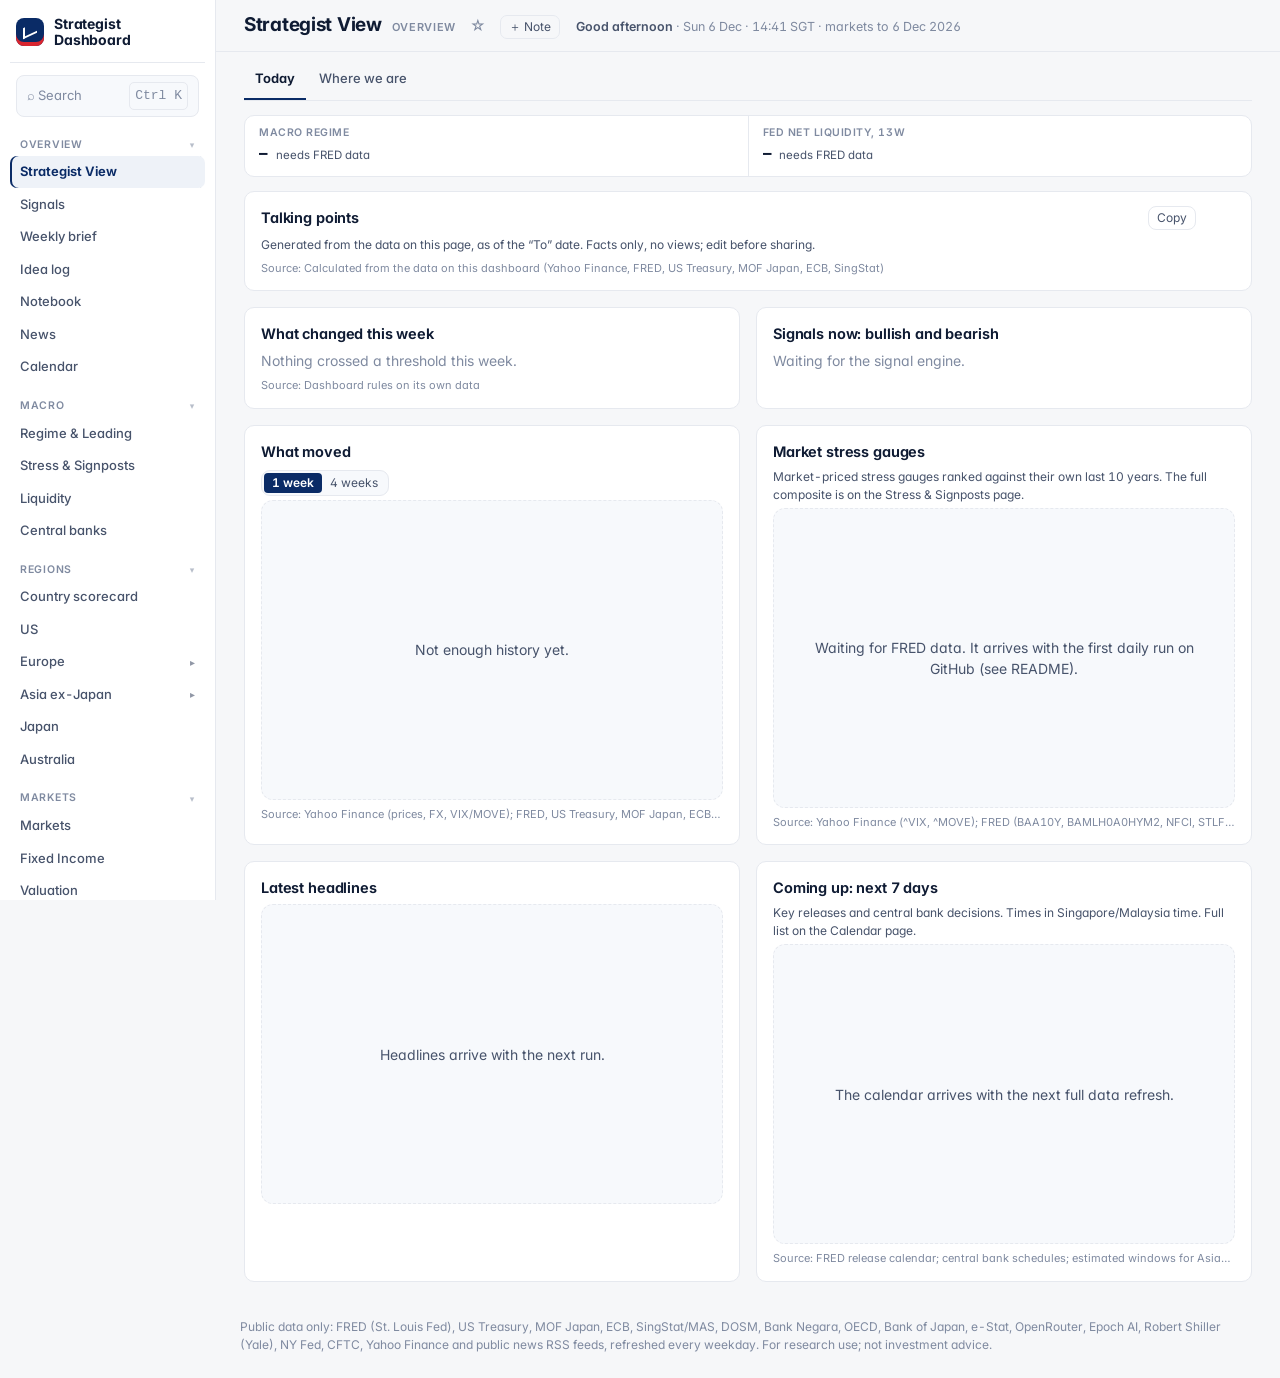
==== docs/index.html @ 10e1d8f7 "Strategist View signals, page date bar removed, AI feeds fixed, easy y-axis reset - Strategist View:" ====
<!doctype html>
<html lang="en">
<head>
<meta charset="utf-8">
<meta name="viewport" content="width=device-width, initial-scale=1">
<title>Strategist Dashboard</title>
<meta name="robots" content="noindex">
<link rel="icon" href="data:image/svg+xml,<svg xmlns='http://www.w3.org/2000/svg' viewBox='0 0 16 16'><rect width='16' height='16' rx='3.5' fill='%230a2b66'/><rect y='13' width='16' height='3' fill='%23d9252f'/><path d='M3 10l3-3 2 2 5-5' stroke='white' stroke-width='1.8' fill='none' stroke-linecap='round'/></svg>">
<link rel="preconnect" href="https://fonts.googleapis.com">
<link rel="preconnect" href="https://fonts.gstatic.com" crossorigin>
<link rel="stylesheet" href="https://fonts.googleapis.com/css2?family=Inter:wght@400;500;600;700&display=swap">
<link rel="stylesheet" href="style.css">
<script>
  try { const t = localStorage.getItem('sd-theme'); if (t) document.documentElement.dataset.theme = t; } catch (e) {}
</script>
</head>
<body>
<div class="app">
<aside class="side" id="side">
  <div class="side-head">
    <div class="brand">
      <span class="logo" aria-hidden="true"></span>
      <span class="name">Strategist <br>Dashboard</span>
    </div>
    <button id="menuBtn" class="ghost menu-btn" type="button" aria-label="Show or hide the menu" aria-expanded="false">☰</button>
  </div>
  <nav class="tabs" role="tablist" aria-orientation="vertical">
    <div class="nav-group">Overview</div>
    <button role="tab" data-tab="overview" aria-selected="true"><span class="ic">◎</span>Strategist View</button>
    <button role="tab" data-tab="signals" aria-selected="false"><span class="ic">✧</span>Signals</button>
    <button role="tab" data-tab="weekly" aria-selected="false"><span class="ic">▣</span>Weekly brief</button>
    <button role="tab" data-tab="ideas" aria-selected="false"><span class="ic">✎</span>Idea log</button>
    <button role="tab" data-tab="notebook" aria-selected="false"><span class="ic">✐</span>Notebook</button>
    <button role="tab" data-tab="news" aria-selected="false"><span class="ic">≡</span>News</button>
    <button role="tab" data-tab="calendar" aria-selected="false"><span class="ic">◷</span>Calendar</button>
    <div class="nav-group">Macro</div>
    <button role="tab" data-tab="regime" aria-selected="false"><span class="ic">◫</span>Regime &amp; Leading</button>
    <button role="tab" data-tab="stress" aria-selected="false"><span class="ic">⚠</span>Stress &amp; Signposts</button>
    <button role="tab" data-tab="liquidity" aria-selected="false"><span class="ic">≈</span>Liquidity</button>
    <button role="tab" data-tab="cbwatch" aria-selected="false"><span class="ic">◈</span>Central banks</button>
    <div class="nav-group">Regions</div>
    <button role="tab" data-tab="scorecard" aria-selected="false"><span class="ic">▥</span>Country scorecard</button>
    <button role="tab" data-tab="us" aria-selected="false"><span class="ic">◧</span>US</button>
    <button role="tab" data-tab="europe" aria-selected="false" aria-expanded="false" class="nav-parent"><span class="ic">◨</span>Europe<span class="nav-caret" aria-hidden="true">▸</span></button>
    <button role="tab" data-tab="de" data-parent="europe" class="nav-child" aria-selected="false" hidden>Germany</button>
    <button role="tab" data-tab="fr" data-parent="europe" class="nav-child" aria-selected="false" hidden>France</button>
    <button role="tab" data-tab="it" data-parent="europe" class="nav-child" aria-selected="false" hidden>Italy</button>
    <button role="tab" data-tab="es" data-parent="europe" class="nav-child" aria-selected="false" hidden>Spain</button>
    <button role="tab" data-tab="uk" data-parent="europe" class="nav-child" aria-selected="false" hidden>UK</button>
    <button role="tab" data-tab="asia" aria-selected="false" aria-expanded="false" class="nav-parent"><span class="ic">◐</span>Asia ex-Japan<span class="nav-caret" aria-hidden="true">▸</span></button>
    <button role="tab" data-tab="my" data-parent="asia" class="nav-child" aria-selected="false" hidden>Malaysia</button>
    <button role="tab" data-tab="sg" data-parent="asia" class="nav-child" aria-selected="false" hidden>Singapore</button>
    <button role="tab" data-tab="cn" data-parent="asia" class="nav-child" aria-selected="false" hidden>China</button>
    <button role="tab" data-tab="kr" data-parent="asia" class="nav-child" aria-selected="false" hidden>Korea</button>
    <button role="tab" data-tab="tw" data-parent="asia" class="nav-child" aria-selected="false" hidden>Taiwan</button>
    <button role="tab" data-tab="in" data-parent="asia" class="nav-child" aria-selected="false" hidden>India</button>
    <button role="tab" data-tab="japan" aria-selected="false"><span class="ic">◑</span>Japan</button>
    <button role="tab" data-tab="australia" aria-selected="false"><span class="ic">◒</span>Australia</button>
    <div class="nav-group">Markets</div>
    <button role="tab" data-tab="markets" aria-selected="false"><span class="ic">▤</span>Markets</button>
    <button role="tab" data-tab="fixed" aria-selected="false"><span class="ic">⌒</span>Fixed Income</button>
    <button role="tab" data-tab="valuation" aria-selected="false"><span class="ic">⚖</span>Valuation</button>
    <button role="tab" data-tab="posvol" aria-selected="false"><span class="ic">⇅</span>Positioning &amp; Vol</button>
    <button role="tab" data-tab="sp" aria-selected="false"><span class="ic">◇</span>Structured products</button>
    <button role="tab" data-tab="correlation" aria-selected="false"><span class="ic">▦</span>Correlation</button>
    <div class="nav-group">Themes</div>
    <button role="tab" data-tab="ai" aria-selected="false"><span class="ic">✦</span>AI</button>
    <div class="nav-group">System</div>
    <button role="tab" data-tab="health" aria-selected="false"><span class="ic">✓</span>Data health</button>
  </nav>
  <div class="side-foot">
    <span id="asof" class="muted small">Loading data…</span>
    <span id="status" class="status-pill" hidden></span>
    <button id="themeBtn" class="ghost" type="button" aria-label="Toggle dark mode">◐ Theme</button>
  </div>
</aside>

<div class="content">
<header class="pagebar">
<div class="page-head"><div class="ph-title"><h1 id="pageTitle">Strategist View</h1><span class="eyebrow" id="pageGroup">Overview</span></div><div class="greet" id="greet"></div></div>
<section class="filters" aria-label="Date range" hidden><!-- removed from view 19 Nov 2026 (owner): each card sets its own range with the pill in its header -->
  <span class="muted small">All charts</span>
  <div class="presets" id="presets" title="Date range for all charts on the page (a card with its own range shows it in its header)">
    <button data-p="1M">1M</button><button data-p="3M">3M</button><button data-p="6M">6M</button>
    <button data-p="YTD">YTD</button><button data-p="1Y">1Y</button><button data-p="3Y">3Y</button>
    <button data-p="5Y">5Y</button><button data-p="10Y">10Y</button><button data-p="MAX">Max</button>
  </div>
  <span class="pop-anchor">
    <button class="ghost custom-chip" id="customBtn" type="button" title="Pick exact dates">Custom ▾</button>
    <div class="custom pop" id="customPop" hidden>
      <div class="pop-label">Exact dates for all charts</div>
      <label>From <input type="date" id="fromDate"></label>
      <label>To <input type="date" id="toDate"></label>
    </div>
  </span>
</section>
</header>

<main>
  <section id="tab-overview" class="tab-panel">
    <div class="kpis" id="ovKpis"></div>
    <div class="grid" id="ovGrid"></div>
  </section>

  <section id="tab-news" class="tab-panel" hidden>
    <div class="card wide" id="newsBody"></div>
  </section>

  <section id="tab-calendar" class="tab-panel" hidden></section>

  <section id="tab-weekly" class="tab-panel" hidden></section>

  <section id="tab-ideas" class="tab-panel" hidden></section>
  <section id="tab-notebook" class="tab-panel" hidden>
    <div class="grid" id="nbkGrid"></div>
  </section>

  <section id="tab-cbwatch" class="tab-panel" hidden>
    <div class="kpis" id="cbKpis"></div>
    <div class="kpis" id="fpKpis" hidden></div>
    <div class="grid" id="cbGrid"></div>
  </section>

  <section id="tab-liquidity" class="tab-panel" hidden>
    <div class="kpis" id="liqKpis"></div>
    <div class="signals" id="liqSignals"></div>
    <div class="grid" id="liqGrid"></div>
  </section>

  <section id="tab-regime" class="tab-panel" hidden>
    <div class="kpis" id="regKpis"></div>
    <details class="card method" id="regMethod"></details>
    <div class="regime-now" id="regNow"></div>
    <div class="grid" id="regGrid"></div>
  </section>

  <section id="tab-fixed" class="tab-panel" hidden>
    <div class="kpis" id="fiKpis"></div>
    <div class="grid" id="fiGrid"></div>
  </section>

  <section id="tab-us" class="tab-panel" hidden>
    <div class="kpis" id="usKpis"></div>
    <div class="grid" id="usGrid"></div>
  </section>

  <section id="tab-europe" class="tab-panel" hidden>
    <div class="kpis" id="europeKpis"></div>
    <div class="grid" id="europeGrid"></div>
  </section>

  <section id="tab-de" class="tab-panel" hidden>
    <div class="kpis" id="deKpis"></div>
    <div class="grid" id="deGrid"></div>
  </section>

  <section id="tab-fr" class="tab-panel" hidden>
    <div class="kpis" id="frKpis"></div>
    <div class="grid" id="frGrid"></div>
  </section>

  <section id="tab-it" class="tab-panel" hidden>
    <div class="kpis" id="itKpis"></div>
    <div class="grid" id="itGrid"></div>
  </section>

  <section id="tab-es" class="tab-panel" hidden>
    <div class="kpis" id="esKpis"></div>
    <div class="grid" id="esGrid"></div>
  </section>

  <section id="tab-uk" class="tab-panel" hidden>
    <div class="kpis" id="ukKpis"></div>
    <div class="grid" id="ukGrid"></div>
  </section>

  <section id="tab-japan" class="tab-panel" hidden>
    <div class="kpis" id="japanKpis"></div>
    <div class="grid" id="japanGrid"></div>
  </section>

  <section id="tab-australia" class="tab-panel" hidden>
    <div class="kpis" id="australiaKpis"></div>
    <div class="grid" id="australiaGrid"></div>
  </section>

  <section id="tab-asia" class="tab-panel" hidden>
    <div class="kpis" id="asiaKpis"></div>
    <div class="grid" id="asiaGrid"></div>
  </section>

  <section id="tab-my" class="tab-panel" hidden>
    <div class="kpis" id="myKpis"></div>
    <div class="grid" id="myGrid"></div>
  </section>

  <section id="tab-sg" class="tab-panel" hidden>
    <div class="kpis" id="sgKpis"></div>
    <div class="grid" id="sgGrid"></div>
  </section>

  <section id="tab-cn" class="tab-panel" hidden>
    <div class="kpis" id="cnKpis"></div>
    <div class="grid" id="cnGrid"></div>
  </section>

  <section id="tab-kr" class="tab-panel" hidden>
    <div class="kpis" id="krKpis"></div>
    <div class="grid" id="krGrid"></div>
  </section>

  <section id="tab-tw" class="tab-panel" hidden>
    <div class="kpis" id="twKpis"></div>
    <div class="grid" id="twGrid"></div>
  </section>

  <section id="tab-in" class="tab-panel" hidden>
    <div class="kpis" id="inKpis"></div>
    <div class="grid" id="inGrid"></div>
  </section>


  <section id="tab-ai" class="tab-panel" hidden>
    <div class="kpis" id="aiKpis"></div>
    <div class="grid" id="aiGrid"></div>
  </section>

  <section id="tab-stress" class="tab-panel" hidden>
    <div class="kpis" id="stKpis"></div>
    <div class="grid" id="stGrid"></div>
  </section>

  <section id="tab-posvol" class="tab-panel" hidden>
    <div class="kpis" id="pvKpis"></div>
    <div class="grid" id="pvGrid"></div>
  </section>

  <section id="tab-sp" class="tab-panel" hidden>
    <div class="kpis" id="spKpis"></div>
    <div class="grid" id="spGrid"></div>
  </section>

  <section id="tab-valuation" class="tab-panel" hidden>
    <div class="grid" id="valGrid"></div>
  </section>

  <section id="tab-health" class="tab-panel" hidden>
    <div class="card wide" id="healthBody"></div>
  </section>

  <section id="tab-markets" class="tab-panel" hidden>
    <div class="grid" id="mktCharts"></div>
    <div class="card wide" id="perfCard">
      <div class="card-head">
        <div class="card-title"><h2>Cross-asset performance</h2></div>
        <div class="card-tools">
          <button class="ghost" id="perfCsv" type="button">CSV</button>
        </div>
      </div>
      <p class="muted small card-sub" id="perfNote"></p>
      <div class="table-wrap"><table class="perf asset-table" id="perfTable"></table></div>
      <p class="src perf-src">Source: Yahoo Finance (indices, ETFs, FX, commodities, crypto, VIX/MOVE); FRED, US Treasury, MOF Japan, ECB, SingStat/MAS, Bank Negara (yields, spreads). Hover a row for its exact series.</p>
    </div>
  </section>

  <section id="tab-scorecard" class="tab-panel" hidden>
    <div class="kpis" id="scKpis"></div>
    <div class="grid" id="scGrid"></div>
  </section>

  <section id="tab-signals" class="tab-panel" hidden>
    <div class="kpis" id="sigKpis"></div>
    <div class="grid" id="sigGrid"></div>
  </section>

  <section id="tab-correlation" class="tab-panel" hidden>
    <div class="controls">
      <label>Universe <select id="corrUniverse"></select></label>
      <label>Window <select id="corrWindow">
        <option value="1">1M</option><option value="3" selected>3M</option>
        <option value="6">6M</option><option value="12">1Y</option><option value="24">2Y</option>
      </select></label>
      <label>Frequency <select id="corrFreq">
        <option value="D">Daily</option><option value="W" selected>Weekly</option>
      </select></label>
      <label>Show <select id="corrShow">
        <option value="now">Correlation now</option>
        <option value="chg">Change vs 3Y average</option>
      </select></label>
      <label>Yields as <select id="corrYields">
        <option value="bond" selected>Bond returns (−Δ yield)</option>
        <option value="level">Yield changes (+Δ)</option>
      </select></label>
    </div>
    <p class="muted small hint">Correlations use returns: % change for prices; for yields and spreads, the bp change with its sign flipped by default so a fall in yield counts as a gain, as it is for a bondholder (switch with “Yields as”). Positive stocks vs yields then means stocks and bonds move together. Each figure covers the window ending on the “To” date. Asian and US markets close at different times, so daily figures understate their link. Use Weekly for pairs across regions.</p>
    <div class="grid">
      <div class="card" id="corrMatrixCard"></div>
      <div class="card" id="corrShiftsCard"></div>
      <div class="card wide" id="corrPairCard"></div>
    </div>
  </section>
</main>

<footer class="muted small">
  Public data only: FRED (St. Louis Fed), US Treasury, MOF Japan, ECB, SingStat/MAS, DOSM, Bank Negara, OECD, Bank of Japan, e-Stat, OpenRouter, Epoch AI, Robert Shiller (Yale), NY Fed, CFTC, Yahoo Finance and public news RSS feeds, refreshed every weekday. For research use; not investment advice.
</footer>

</div><!-- /content -->
</div><!-- /app -->

<script src="vendor/echarts.min.js"></script>
<script src="sp-model.js"></script>
<script src="app.js"></script>
<script src="sp.js"></script>
<script src="more.js"></script>
<script src="leads.js"></script>
<script src="au.js"></script>
<script src="ui.js"></script>
<script src="vault.js"></script>
</body>
</html>
---- docs/style.css ----
/* ===================================================================
   Theme: deep navy + red, inspired by UOB's colours (no UOB logo or name is used).
   Chart palette validated with the dataviz checker (light on #ffffff, dark on #131c30):
   all checks pass; light amber sits below 3:1 on white, so it always ships with legends,
   tooltips and a CSV table.
   =================================================================== */
:root {
  color-scheme: light;
  --brand: #0a2b66;          /* deep navy: sidebar, selected states */
  --brand-2: #123d86;        /* navy, lighter */
  --brand-red: #d9252f;      /* red: primary actions, active marker, accents */
  --page: #f6f7f9;
  --surface: #ffffff;
  --surface-2: #f7f9fc;
  --ink: #0f1b33;
  --ink-2: #47536b;
  --muted: #7f8aa0;
  --grid: #e7ebf2;
  --axis: #c8d0de;
  --border: #e6e9ef;
  --wash: #eef2f8;
  --accent: #1f5fbf;
  --sel: #0a2b66;
  --grp-ink: #123d86;
  --shadow: none;   /* flat design (WP63): borders, not shadows */
  --s1: #1f5fbf; --s2: #d6303e; --s3: #12a07e; --s4: #e59a0e;
  --s5: #8a5bd6; --s6: #1a9fb3; --s7: #a3672f; --s8: #d4569a;
  --s9: #7a8c12; --s10: #2e3440;
  --pos: #1f5fbf; --neg: #d6303e; --mid: #eef0f4;
  --good: #0ca30c; --warning: #fab219; --serious: #ec835a; --critical: #d03b3b;
  --good-text: #006300;
}
@media (prefers-color-scheme: dark) {
  :root:where(:not([data-theme="light"])) {
    color-scheme: dark;
    --brand: #081733; --brand-2: #10265a; --brand-red: #e8505c;
    --page: #0b1220; --surface: #131c30; --surface-2: #17223a; --ink: #e8edf7; --ink-2: #b4bfd3; --muted: #7d89a3;
    --grid: #233049; --axis: #34425f; --border: #24314b; --wash: #1b2742;
    --accent: #4a86e6; --sel: #3a74d6; --grp-ink: #9fbaf0; --shadow: none;
    --s1: #4a86e6; --s2: #e8505c; --s3: #169a7a; --s4: #ebb02a;
    --s5: #9673e3; --s6: #1aa6b0; --s7: #b06c28; --s8: #d0599b; --s9: #a3b833; --s10: #d8dde5;
    --pos: #4a86e6; --neg: #e8505c; --mid: #2a3550; --good-text: #0ca30c;
  }
}
:root[data-theme="dark"] {
  color-scheme: dark;
  --brand: #081733; --brand-2: #10265a; --brand-red: #e8505c;
  --page: #0b1220; --surface: #131c30; --surface-2: #17223a; --ink: #e8edf7; --ink-2: #b4bfd3; --muted: #7d89a3;
  --grid: #233049; --axis: #34425f; --border: #24314b; --wash: #1b2742;
  --accent: #4a86e6; --sel: #3a74d6; --grp-ink: #9fbaf0; --shadow: none;
  --s1: #4a86e6; --s2: #e8505c; --s3: #169a7a; --s4: #ebb02a;
  --s5: #9673e3; --s6: #1aa6b0; --s7: #b06c28; --s8: #d0599b; --s9: #a3b833; --s10: #d8dde5;
  --pos: #4a86e6; --neg: #e8505c; --mid: #2a3550; --good-text: #0ca30c;
}

* { box-sizing: border-box; }
[hidden] { display: none !important; }
html, body { margin: 0; }
body {
  background: var(--page); color: var(--ink);
  font: 14px/1.5 "Inter", system-ui, -apple-system, "Segoe UI", sans-serif;
  font-feature-settings: "cv11", "ss01"; font-variant-numeric: tabular-nums;
  -webkit-font-smoothing: antialiased;
}
h1 { font-size: 18px; margin: 0; font-weight: 650; letter-spacing: -0.01em; }
h2 { font-size: 15px; margin: 0; font-weight: 600; }
.muted { color: var(--muted); }
.small { font-size: 12px; }
button, select, input { font: inherit; color: inherit; }
button { cursor: pointer; }

.top {
  display: flex; justify-content: space-between; align-items: center; gap: 12px;
  padding: 14px 24px 10px; flex-wrap: wrap;
}
.brand { display: flex; align-items: baseline; gap: 14px; flex-wrap: wrap; }
.top-actions { display: flex; gap: 8px; align-items: center; }
.ghost {
  background: transparent; border: 1px solid var(--border); border-radius: 6px;
  padding: 4px 10px; color: var(--ink-2);
}
.ghost:hover { background: var(--wash); color: var(--ink); }
.status-pill {
  font-size: 12px; padding: 3px 9px; border-radius: 999px; border: 1px solid var(--border); color: var(--ink-2);
}

.tabs { display: flex; gap: 2px; padding: 0 24px; border-bottom: 1px solid var(--border); overflow-x: auto; }
.tabs button {
  background: none; border: 0; padding: 10px 14px; color: var(--ink-2); font-weight: 550;
  border-bottom: 2px solid transparent; margin-bottom: -1px; white-space: nowrap;
}
.tabs button[aria-selected="true"] { color: var(--ink); border-bottom-color: var(--accent); }
.tabs button:hover { color: var(--ink); }

.filters {
  position: sticky; top: 0; z-index: 5; background: var(--page);
  display: flex; gap: 16px; align-items: center; flex-wrap: wrap;
  padding: 10px 24px; border-bottom: 1px solid var(--border);
}
.presets { display: flex; gap: 2px; flex-wrap: wrap; background: var(--wash); padding: 2px; border-radius: 8px; }
.presets button {
  border: 0; background: transparent; padding: 4px 10px; border-radius: 6px; color: var(--ink-2);
  font-variant-numeric: tabular-nums;
}
.presets button:hover { color: var(--ink); }
.presets button.on { background: var(--surface); color: var(--ink); font-weight: 650; box-shadow: 0 0 0 1px var(--border); }
.custom { display: flex; gap: 10px; flex-wrap: wrap; }
.custom label, .controls label { display: flex; gap: 6px; align-items: center; color: var(--ink-2); font-size: 13px; }
input[type="date"], select {
  background: var(--surface); border: 1px solid var(--border); border-radius: 6px; padding: 3px 6px;
}

main { padding: 16px 24px 8px; }
.tab-panel[hidden] { display: none; }

.kpis { display: grid; grid-template-columns: repeat(auto-fill, minmax(170px, 1fr)); gap: 10px; margin-bottom: 10px; }
.kpi {
  background: var(--surface); border: 1px solid var(--border); border-radius: 10px; padding: 10px 12px;
}
.kpi .k-label { font-size: 12px; color: var(--ink-2); }
.kpi .k-value { font-size: 22px; font-weight: 650; margin: 2px 0; letter-spacing: -0.01em; }
.kpi .k-delta { font-size: 12px; color: var(--ink-2); font-variant-numeric: tabular-nums; }
.kpi .k-asof { font-size: 11px; color: var(--muted); }

.signals { display: flex; gap: 8px; flex-wrap: wrap; margin-bottom: 14px; }
.signal {
  display: inline-flex; align-items: center; gap: 6px; font-size: 13px;
  border: 1px solid var(--border); background: var(--surface); padding: 4px 10px; border-radius: 999px;
}
.signal .dot { width: 8px; height: 8px; border-radius: 50%; }

.grid { display: grid; grid-template-columns: repeat(2, minmax(0, 1fr)); gap: 14px; margin-bottom: 14px; }
.card {
  background: var(--surface); border: 1px solid var(--border); border-radius: 10px;
  padding: 12px 14px; min-width: 0; position: relative;
}
.card.wide { grid-column: 1 / -1; }
.card-head { display: flex; justify-content: space-between; align-items: flex-start; gap: 10px; margin-bottom: 4px; }
.card-tools { display: flex; gap: 4px; flex-shrink: 0; flex-wrap: wrap; justify-content: flex-end; }
.card-tools .ghost { padding: 2px 8px; font-size: 12px; }
.card-tools .seg { display: inline-flex; background: var(--wash); border-radius: 6px; padding: 2px; }
.card-tools .seg button { border: 0; background: transparent; padding: 1px 8px; font-size: 12px; border-radius: 4px; color: var(--ink-2); }
.card-tools .seg button.on { background: var(--surface); color: var(--ink); font-weight: 600; box-shadow: 0 0 0 1px var(--border); }
.chart { width: 100%; height: 300px; }
.card.tall .chart { height: 420px; }
.card.focus { grid-column: 1 / -1; }
.card.focus .chart { height: 560px; }
.card .note { font-size: 12px; color: var(--ink-2); margin: 4px 0 0; }
.empty {
  height: 300px; display: grid; place-items: center; text-align: center; color: var(--muted);
  border: 1px dashed var(--border); border-radius: 8px; padding: 20px;
}

.controls { display: flex; gap: 14px; flex-wrap: wrap; margin-bottom: 6px; }
.hint { margin: 0 0 12px; max-width: 900px; }

.table-wrap { overflow-x: auto; }
table.perf { border-collapse: collapse; width: 100%; font-size: 13px; }
table.perf th, table.perf td { padding: 5px 8px; text-align: right; white-space: nowrap; border-bottom: 1px solid var(--grid); }
table.perf th { font-weight: 600; color: var(--ink-2); font-size: 12px; position: sticky; top: 0; background: var(--surface); }
table.perf th[title="Click to sort"] { cursor: pointer; user-select: none; }
table.perf th[title="Click to sort"]:hover { color: var(--ink); }
table.perf th:first-child, table.perf td:first-child { text-align: left; }
table.perf td { font-variant-numeric: tabular-nums; }
table.perf tr.grp td { font-weight: 650; color: var(--ink); background: var(--wash); text-align: left; font-size: 12px; }
table.perf tr.row:hover td { background: var(--wash); }
table.perf td.name { display: flex; gap: 8px; align-items: center; }
table.perf td.name input { margin: 0; }
table.perf .swatch { width: 12px; height: 3px; border-radius: 2px; display: inline-block; }
table.perf td.heat { position: relative; }

.shifts { list-style: none; margin: 6px 0 0; padding: 0; }
.shifts li { display: grid; grid-template-columns: 1fr auto auto; gap: 12px; padding: 6px 4px; border-bottom: 1px solid var(--grid); cursor: pointer; font-size: 13px; }
.shifts li:hover { background: var(--wash); }
.shifts .num { font-variant-numeric: tabular-nums; color: var(--ink-2); }
.pairsel { display: flex; gap: 8px; flex-wrap: wrap; align-items: center; }

footer { padding: 8px 24px 24px; }

@media (max-width: 900px) {
  .grid { grid-template-columns: minmax(0, 1fr); }
  .top, .filters, main, footer { padding-left: 16px; padding-right: 16px; }
  .tabs { padding: 0 16px; }
  .chart { height: 300px; }
}
@media print {
  .filters, .tabs, .card-tools, .top-actions { display: none; }
}

/* ---- regime tab */
.regime-now {
  display: grid; grid-template-columns: repeat(4, minmax(0, 1fr)); gap: 10px; margin-bottom: 14px;
}
.quad {
  background: var(--surface); border: 1px solid var(--border); border-radius: 10px; padding: 10px 12px;
  border-top: 4px solid var(--qc); opacity: .72;
}
.quad.on { opacity: 1; box-shadow: 0 0 0 2px var(--qc) inset; }
.quad h3 { margin: 0 0 2px; font-size: 14px; display: flex; justify-content: space-between; gap: 8px; }
.quad .tag { font-size: 11px; font-weight: 600; color: var(--ink-2); }
.quad p { margin: 2px 0 0; font-size: 12px; color: var(--ink-2); }
.kpi .k-value .qdot { display: inline-block; width: 10px; height: 10px; border-radius: 50%; margin-right: 6px; vertical-align: middle; }
table.perf th.now { color: var(--ink); }
@media (max-width: 900px) { .regime-now { grid-template-columns: repeat(2, minmax(0, 1fr)); } }

/* ---- overview */
.points { margin: 4px 0 0; padding-left: 18px; }
.points li { margin: 4px 0; line-height: 1.5; }
.fragile-head { display: flex; align-items: baseline; gap: 12px; flex-wrap: wrap; margin: 6px 0 12px; }
.fragile-head .big { font-size: 28px; font-weight: 650; letter-spacing: -0.02em; }
.fragile-head .status { display: inline-flex; align-items: center; gap: 6px; font-weight: 600; font-size: 13px; }
.fragile-head .status .dot { width: 10px; height: 10px; border-radius: 50%; background: var(--st); }
.pbar { display: grid; grid-template-columns: 150px 1fr 32px; gap: 10px; align-items: center; padding: 5px 0; font-size: 13px; }
.pbar .pl { color: var(--ink-2); }
.pbar .track { height: 8px; background: var(--wash); border-radius: 4px; overflow: hidden; }
.pbar .fill { display: block; height: 100%; border-radius: 4px; }
.pbar .pv { text-align: right; font-variant-numeric: tabular-nums; }
table.perf td svg { vertical-align: middle; }

/* ---- per-chart date range + source line */
.card-range { display: flex; flex-wrap: wrap; gap: 8px; align-items: center; margin-top: 6px; padding-top: 8px; border-top: 1px solid var(--grid); }
.presets.mini { padding: 2px; }
.presets.mini button { padding: 2px 8px; font-size: 12px; }
.card-range .custom { display: inline-flex; gap: 4px; align-items: center; }
.card-range input[type="date"] { font-size: 12px; padding: 2px 4px; }
.card-range .reset { padding: 2px 8px; font-size: 12px; }
.card.own-range { box-shadow: inset 3px 0 0 var(--accent); }
.src { margin: 6px 0 0; font-size: 11px; color: var(--muted); }

/* ---- asia + news */
h3.section { grid-column: 1 / -1; margin: 8px 0 -4px; font-size: 13px; text-transform: uppercase; letter-spacing: .06em; color: var(--ink-2); }
.news { list-style: none; margin: 8px 0 0; padding: 0; }
.news li { display: grid; grid-template-columns: 190px 1fr; gap: 12px; padding: 7px 2px; border-bottom: 1px solid var(--grid); font-size: 14px; }
.news .n-meta { color: var(--muted); font-size: 12px; white-space: nowrap; overflow: hidden; text-overflow: ellipsis; }
.news .n-meta b { color: var(--ink-2); font-weight: 600; }
.news a { color: var(--ink); text-decoration: none; }
.news a:hover { text-decoration: underline; color: var(--accent); }
#newsBody input[type="search"] { min-width: 260px; flex: 1; max-width: 420px; background: var(--surface); border: 1px solid var(--border); border-radius: 6px; padding: 4px 8px; }
@media (max-width: 900px) { .news li { grid-template-columns: 1fr; gap: 2px; } }

/* ---- sidebar layout */
.app { display: grid; grid-template-columns: 216px minmax(0, 1fr); min-height: 100vh; }
.side {
  position: sticky; top: 0; height: 100vh; overflow-y: auto; display: flex; flex-direction: column;
  background: var(--surface); border-right: 1px solid var(--border); padding: 14px 10px; z-index: 10;
}
.side-head { display: flex; align-items: center; justify-content: space-between; padding: 0 6px 12px; }
.side .brand { display: flex; align-items: center; gap: 10px; }
.side .logo { width: 26px; height: 26px; border-radius: 7px; background: var(--accent);
  -webkit-mask: none; position: relative; flex-shrink: 0; }
.side .logo::after { content: ""; position: absolute; left: 5px; right: 5px; top: 7px; bottom: 7px;
  border-left: 2px solid #fff; border-bottom: 2px solid #fff; transform: skewY(-25deg); }
.side .name { font-weight: 650; font-size: 14px; line-height: 1.15; letter-spacing: -0.01em; }
.menu-btn { display: none; }
.tabs { display: flex; flex-direction: column; gap: 1px; padding: 0; border: 0; overflow: visible; }
.nav-group { font-size: 11px; text-transform: uppercase; letter-spacing: .07em; color: var(--muted); margin: 14px 8px 4px; }
.tabs button {
  display: flex; align-items: center; gap: 10px; text-align: left; width: 100%;
  border: 0; border-radius: 7px; margin: 0; padding: 7px 10px; font-weight: 500; color: var(--ink-2);
  border-bottom: 0; background: transparent;
}
.tabs button .ic { width: 16px; text-align: center; color: var(--muted); font-size: 13px; }
.tabs button:hover { background: var(--wash); color: var(--ink); }
.tabs button[aria-selected="true"] { background: var(--wash); color: var(--ink); font-weight: 650; box-shadow: inset 3px 0 0 var(--accent); }
.tabs button[aria-selected="true"] .ic { color: var(--accent); }
.side-foot { margin-top: auto; display: flex; flex-direction: column; gap: 8px; padding: 14px 6px 0; border-top: 1px solid var(--border); }
.side-foot .status-pill { align-self: flex-start; }
.side-foot .ghost { align-self: flex-start; }
.content { min-width: 0; }
.page-head { padding: 16px 24px 4px; }
.page-head h1 { font-size: 20px; }
.filters { top: 0; }

details.method { margin-bottom: 14px; }
details.method summary { cursor: pointer; font-weight: 600; list-style: none; display: flex; align-items: center; gap: 8px; }
details.method summary::before { content: "▸"; color: var(--muted); }
details.method[open] summary::before { content: "▾"; }
details.method .body { margin-top: 8px; font-size: 13px; line-height: 1.55; color: var(--ink-2); max-width: 980px; }
details.method .body h4 { margin: 12px 0 4px; font-size: 13px; color: var(--ink); }
details.method .body p { margin: 4px 0; }
details.method table.perf { margin: 6px 0; max-width: 820px; }

@media (max-width: 900px) {
  .app { grid-template-columns: minmax(0, 1fr); }
  .side { position: sticky; top: 0; height: auto; flex-direction: column; padding: 8px 12px; border-right: 0; border-bottom: 1px solid var(--border); }
  .side-head { padding: 0; border-bottom: 0; margin: 0; gap: 8px; }
  .side-head .brand { flex: 1 1 auto; min-width: 0; }
  .side .name br { display: none; }
  .side .name { font-size: 13.5px; white-space: nowrap; }
  .side .logo { width: 26px; height: 26px; }
  .menu-btn, .search-mini { display: inline-flex; align-items: center; justify-content: center; width: 34px; height: 32px; padding: 0; }
  .side .side-search { display: none; }
  .side.open .side-search { display: flex; }
  .side .tabs, .side .side-foot { display: none; }
  .side.open .tabs, .side.open .side-foot { display: flex; }
  .side.open { max-height: 100vh; overflow-y: auto; }
  .pagebar { position: static; padding: 8px 16px; gap: 8px; }
  .page-head .greet { display: none; }
  .pagebar .filters { margin-left: 0; width: 100%; flex-wrap: nowrap; }
  .pagebar .presets { flex-wrap: nowrap; overflow-x: auto; scrollbar-width: none; }
  .pagebar .filters .pop-anchor { flex: 0 0 auto; }
  .pagebar .presets { flex: 1 1 auto; min-width: 0; }
  .filters { position: static; }
}
@media print { .side { display: none; } .app { display: block; } }

/* ---- valuation + health */
.chip { display: inline-flex; align-items: center; gap: 6px; font-size: 12px; font-weight: 600; }
.chip::before { content: ""; width: 8px; height: 8px; border-radius: 50%; background: var(--st); }
table.perf .pbar { display: grid; grid-template-columns: 120px 28px; gap: 8px; align-items: center; padding: 0; justify-content: end; }
.status-pill.warn { border-color: var(--serious); color: var(--ink); }
table.perf tr.row.sel td { background: var(--wash); font-weight: 600; } table.perf tr.row { cursor: default; }

/* ---- signposts grid */
table.sign td.cell { text-align: center; font-weight: 650; width: 84px; }
table.sign td.cell.on { color: var(--ink); background: color-mix(in srgb, var(--serious) 28%, transparent); }
table.sign td.cell.off { color: var(--muted); }
table.sign td.cell.na { color: var(--muted); opacity: .6; }
table.sign th.center, table.sign td.center { text-align: center; }
table.sign .sep { border-left: 2px dashed var(--axis); }
table.rules td:nth-child(4) { white-space: normal; min-width: 280px; }
.card h4 { margin: 14px 0 4px; font-size: 13px; }
table.rules td:nth-child(4), table.rules th:nth-child(4) { text-align: left; }
table.rules td.rule { text-align: left; white-space: normal; min-width: 300px; } table.rules td:nth-child(4) { text-align: right; min-width: 0; }
table.rules th, table.rules td { text-align: left; white-space: normal; } table.rules td:nth-child(4), table.rules th:nth-child(4) { text-align: right; white-space: nowrap; }

/* y-axis control and compact drop-downs in card headers */
.card-tools .ghost.on { background: var(--wash); color: var(--accent); font-weight: 650; box-shadow: inset 0 0 0 1px var(--accent); }
.mini-select { font-size: 12px; padding: 1px 4px; border-radius: 6px; border: 1px solid var(--border); background: var(--surface); color: var(--ink); max-width: 150px; }
.mini-label { display: inline-flex; gap: 4px; align-items: center; }
.y-panel { display: flex; flex-wrap: wrap; gap: 8px 14px; align-items: center; margin-top: 6px; padding: 8px 10px; background: var(--wash); border-radius: 8px; }
.y-panel[hidden] { display: none; }
.y-panel .y-axis { display: inline-flex; gap: 5px; align-items: center; }
.y-panel input[type="number"] { width: 84px; font-size: 12px; padding: 2px 4px; }
.y-panel button { font-size: 12px; padding: 2px 10px; }
#perfCcy { margin-right: 4px; }

/* sub-tabs: one section of a page at a time; stays in view under the date bar */
.subtabs {
  position: sticky; top: var(--filters-h, 0px); z-index: 4; background: var(--page);
  display: flex; gap: 4px; flex-wrap: wrap; margin: 2px 0 14px; padding: 8px 0; border-bottom: 1px solid var(--border);
}
.subtabs button {
  border: 1px solid transparent; background: transparent; color: var(--ink-2); font-size: 13px;
  padding: 5px 12px; border-radius: 999px; cursor: pointer;
}
.subtabs button:hover { color: var(--ink); background: var(--wash); }
.subtabs button[aria-selected="true"] { background: var(--ink); color: var(--page); font-weight: 600; }
@media print { .subtabs { display: none; } }

/* foldable group headings in tables */
table.perf tr.foldable { cursor: pointer; user-select: none; }
table.perf tr.foldable td { display: table-cell; }
table.perf tr.foldable:hover td { color: var(--accent); }
table.perf tr.foldable:focus-visible td { outline: 2px solid var(--accent); outline-offset: -2px; }
table.perf tr.foldable .chev { display: inline-block; width: 14px; transition: transform .12s; }
table.perf tr.foldable .chev::before { content: '▾'; }
table.perf tr.foldable.folded .chev { transform: rotate(-90deg); }
table.perf tr.foldable .cnt { font-weight: 400; }
/* asset-class chips, search and fold controls above the Markets table; stays in view while scrolling */
.perf-bar {
  position: sticky; top: var(--filters-h, 0px); z-index: 3; background: var(--surface);
  display: flex; flex-wrap: wrap; gap: 8px 12px; align-items: center; justify-content: space-between; padding: 8px 0; margin-bottom: 4px; border-bottom: 1px solid var(--grid);
}
.perf-bar-r { display: flex; gap: 6px; align-items: center; flex-wrap: wrap; }
.perf-bar .ghost { font-size: 12px; padding: 3px 9px; }
.perf-search { font-size: 13px; padding: 4px 8px; border: 1px solid var(--border); border-radius: 6px; background: var(--surface); color: var(--ink); width: 170px; }
.seg-chips { display: flex; gap: 4px; flex-wrap: wrap; }
.seg-chips button { border: 1px solid var(--border); background: var(--surface); color: var(--ink-2); font-size: 12.5px; padding: 4px 11px; border-radius: 999px; cursor: pointer; }
.seg-chips button:hover { color: var(--ink); background: var(--wash); }
.seg-chips button[aria-selected="true"] { background: var(--ink); border-color: var(--ink); color: var(--page); font-weight: 600; }

/* economic calendar */
table.cal th, table.cal td { text-align: left; vertical-align: top; }
table.cal th.num, table.cal td.num { text-align: right; }
table.cal td.tm { white-space: nowrap; font-variant-numeric: tabular-nums; }
table.cal td.ev { white-space: normal; min-width: 240px; }
table.cal td.ev .star { color: var(--serious); display: inline-block; width: 14px; }
table.cal td.ev .muted { margin-left: 14px; }
table.cal td.reg { white-space: nowrap; color: var(--ink-2); }
table.cal td.src { color: var(--muted); font-size: 12px; white-space: normal; }
table.cal th.src, table.cal td.src { display: none; }   /* each event's source is in its row's hover text and in the CSV; the card names the sources below */
table.cal tr.grp.today td { color: var(--accent); }
table.cal tr.grp.past td { color: var(--muted); }
table.cal tr.row.done td.ev { color: var(--ink-2); }
table.cal tr.row.due td.tm { font-weight: 650; }
table.cal .tag { font-size: 11.5px; padding: 1px 7px; border-radius: 999px; border: 1px solid var(--border); color: var(--ink-2); white-space: nowrap; }
table.cal .tag.live, table.cal .tag.confirmed { border-color: var(--good); color: var(--good); }
table.cal .tag.estimated { border-style: dashed; }
.cal-bar { background: var(--page); border-radius: 0; position: static; }

/* ---- weekly one-page brief: sized like an A4 page so it prints (and screenshots) as one sheet */
.wk-controls { display: flex; gap: 10px; align-items: center; flex-wrap: wrap; margin-bottom: 12px; }
.wk-controls button { font-size: 13px; padding: 4px 12px; border-radius: 6px; border: 1px solid var(--border); background: var(--surface); color: var(--ink); cursor: pointer; }
.onepage {
  background: var(--surface); border: 1px solid var(--border); border-radius: 10px; padding: 22px 26px;
  max-width: 1120px; font-size: 12.5px; line-height: 1.45;
}
.onepage h2 { font-size: 20px; margin: 0 0 2px; }
.onepage h3 { font-size: 11.5px; text-transform: uppercase; letter-spacing: .06em; color: var(--ink-2); margin: 14px 0 6px; padding-bottom: 3px; border-bottom: 1px solid var(--grid); }
.op-head { display: flex; justify-content: space-between; align-items: flex-end; gap: 12px; border-bottom: 2px solid var(--ink); padding-bottom: 8px; }
.op-asof { text-align: right; }
.op-take ul { margin: 0; padding-left: 18px; }
.op-take li { margin: 2px 0; }
.op-tiles { display: grid; grid-template-columns: repeat(auto-fill, minmax(140px, 1fr)); gap: 8px; margin-top: 12px; }
.op-tile { border: 1px solid var(--border); border-radius: 8px; padding: 6px 9px; }
.op-v { font-size: 14px; font-weight: 650; margin: 1px 0; display: flex; align-items: center; gap: 6px; }
.op-cols { display: grid; grid-template-columns: minmax(0, 1.05fr) minmax(0, 1fr); gap: 22px; }
.op-table { font-size: 12px; }
.op-table th, .op-table td { padding: 2.5px 6px; }
.op-table td svg { width: 64px; height: 16px; }
.op-asia { display: grid; grid-template-columns: auto 1fr; gap: 3px 10px; margin: 0; }
.op-asia dt { font-weight: 650; }
.op-asia dd { margin: 0; color: var(--ink-2); }
.op-list { list-style: none; margin: 0; padding: 0; }
.op-list li { display: flex; justify-content: space-between; gap: 10px; padding: 2px 0; border-bottom: 1px dotted var(--grid); }
.op-list li.op-day { font-weight: 650; border-bottom: 0; padding-top: 5px; color: var(--ink); }
.op-news li { display: block; }
.op-news li .muted { margin-left: 6px; font-size: 11px; }
.op-foot { margin-top: 14px; padding-top: 6px; border-top: 1px solid var(--grid); }
@media (max-width: 900px) { .op-cols { grid-template-columns: minmax(0, 1fr); } }
@media print {
  @page { size: A4 portrait; margin: 9mm; }
  .wk-controls, .page-head, .onepage .no-print { display: none !important; }
  .onepage { border: 0; padding: 0; max-width: none; font-size: 9.6px; line-height: 1.35; }
  .onepage h2 { font-size: 16px; }
  .onepage h3 { font-size: 9px; margin: 8px 0 4px; }
  .op-tiles { grid-template-columns: repeat(7, 1fr); gap: 5px; margin-top: 8px; }
  .op-v { font-size: 11px; }
  .op-cols { grid-template-columns: 1.05fr 1fr; gap: 14px; }
  table.perf.op-table { font-size: 8.6px; }
  table.perf.op-table th, table.perf.op-table td { padding: 0.6px 4px; line-height: 1.25; }
  table.perf.op-table td svg { width: 46px; height: 11px; }
  .op-list li { padding: 0.5px 0; }
  .op-take li { margin: 1px 0; }
  .op-tile { padding: 4px 6px; }
  .op-foot { margin-top: 8px; }
  html, body, .app, .content, main { background: #fff !important; }
  .onepage { background: #fff; }
  main { padding: 0; }
  footer:not(.op-foot) { display: none; }
  .onepage .small, .op-foot { font-size: 8px; }
  table.perf.op-table tr.grp td { font-size: 8.8px; padding: 1.5px 4px; }
  * { -webkit-print-color-adjust: exact; print-color-adjust: exact; }
}

/* ---- idea log */
.idea-bar { display: flex; gap: 8px; align-items: center; flex-wrap: wrap; margin-bottom: 10px; }
.idea-bar button, .idea-form button { font-size: 13px; padding: 5px 12px; border-radius: 6px; border: 1px solid var(--border); background: var(--surface); color: var(--ink); cursor: pointer; }
button.primary { background: var(--accent) !important; border-color: var(--accent) !important; color: #fff !important; font-weight: 600; }
.idea-form { margin-bottom: 14px; }
.if-grid { display: grid; grid-template-columns: repeat(4, minmax(0, 1fr)); gap: 10px 14px; align-items: start; }
.if-wide { grid-column: 1 / -1; }
.if-field { display: flex; flex-direction: column; gap: 3px; }
.if-lab { font-size: 12px; font-weight: 600; color: var(--ink-2); }
.if-grid input, .if-grid select, .if-grid textarea { font: inherit; font-size: 13px; padding: 5px 8px; border: 1px solid var(--border); border-radius: 6px; background: var(--surface); color: var(--ink); width: 100%; box-sizing: border-box; }
.if-actions { display: flex; gap: 8px; }
@media (max-width: 900px) { .if-grid { grid-template-columns: repeat(2, minmax(0, 1fr)); } }
table.ideas td { vertical-align: top; }
table.ideas td.idea-t { text-align: left; white-space: normal; min-width: 260px; max-width: 460px; }
table.ideas .why { color: var(--ink-2); margin-top: 2px; }
table.ideas .star { color: var(--serious); font-size: 11px; }
table.ideas tr.row { cursor: pointer; }
table.ideas tr.row.sel td { background: var(--wash); }
table.ideas td.acts { white-space: nowrap; }
table.ideas td.acts button { font-size: 11.5px; padding: 1px 7px; margin-left: 3px; }
.pbar2 { position: relative; width: 110px; height: 8px; border-radius: 4px; display: inline-block; vertical-align: middle;
  background: linear-gradient(90deg, color-mix(in srgb, var(--critical) 55%, transparent), color-mix(in srgb, var(--muted) 25%, transparent) 50%, color-mix(in srgb, var(--good) 55%, transparent)); }
.pbar2 i { position: absolute; top: -3px; width: 3px; height: 14px; background: var(--ink); border-radius: 2px; transform: translateX(-1px); }
.flag { display: inline-block; font-size: 11px; padding: 0 6px; border-radius: 999px; margin-left: 6px; white-space: nowrap; }
.flag.target { color: var(--good); border: 1px solid var(--good); }
.flag.stop { color: var(--critical); border: 1px solid var(--critical); }
table.ideas th.l, table.ideas td.l { text-align: left; }


/* ===================================================================
   Redesign layer: friendlier spacing, navy chrome, softer cards
   =================================================================== */
/* sidebar (WP67): light panel, text only, a thin navy bar marks the open page; dark mode keeps a dark panel */
.side { background: var(--surface); border-right: 1px solid var(--border); color: var(--ink); padding: 16px 10px; }
.side-head { padding: 0 6px 14px; border-bottom: 1px solid var(--border); margin-bottom: 4px; }
.side .logo { width: 28px; height: 28px; border-radius: 8px; background: var(--brand); box-shadow: inset 0 -4px 0 var(--brand-red); }
:root[data-theme="dark"] .side .logo { background: #1f4a96; }
.side .logo::after { left: 7px; right: 7px; top: 7px; bottom: 10px; border-left-color: #fff; border-bottom-color: #fff; border-width: 2.5px; }
.side .name { font-size: 14px; font-weight: 700; color: var(--ink); letter-spacing: -0.01em; }
.nav-group { color: var(--muted); font-weight: 600; font-size: 10.5px; margin: 14px 10px 3px; cursor: pointer; user-select: none; display: flex; align-items: center; gap: 6px; }
.nav-group::after { content: "▾"; font-size: 9px; opacity: .55; margin-left: auto; transition: transform .15s; }
.nav-group.folded::after { transform: rotate(-90deg); }
.nav-group:hover { color: var(--ink-2); }
.tabs button { color: var(--ink-2); padding: 6px 10px; border-radius: 7px; font-size: 13px; transition: background .12s, color .12s; }
.tabs button .ic { display: none; }
.tabs button:hover { background: var(--wash); color: var(--ink); }
.tabs button[aria-selected="true"] { background: var(--wash); color: var(--sel); font-weight: 650; box-shadow: inset 2px 0 0 var(--sel); }
.tabs button.nav-child { padding: 5px 10px 5px 22px; font-size: 12.5px; }
.tabs button[hidden] { display: none; }
.tabs .nav-caret { margin-left: auto; font-size: 10px; opacity: .6; transition: transform .15s; }
.tabs button[aria-expanded="true"] .nav-caret { transform: rotate(90deg); }
.side-foot { border-top: 1px solid var(--border); }
.side-foot #asof { color: var(--muted); }
.side-foot .status-pill { color: var(--ink-2); border-color: var(--border); background: transparent; }
.side-foot .status-pill.warn { border-color: #f4a26f; }
.side-foot .ghost { color: var(--ink-2); border-color: var(--border); }
.side-foot .ghost:hover { background: var(--wash); color: var(--ink); }
.menu-btn { color: var(--ink); border-color: var(--border); }
.pin-btn { border: 0; background: transparent; color: var(--muted); font-size: 15px; line-height: 1; padding: 2px 4px; border-radius: 6px; cursor: pointer; }
.pin-btn:hover { color: var(--ink); background: var(--wash); }
.pin-btn[aria-pressed="true"] { color: var(--sel); }
@media (min-width: 901px) { .search-mini { display: none; } }
@media (max-width: 900px) { .side { padding: 8px 12px; border-right: 0; border-bottom: 1px solid var(--border); } }

/* page header */
.pagebar { position: sticky; top: 0; z-index: 6; display: flex; align-items: center; gap: 12px 20px; flex-wrap: wrap; min-height: 52px;
  padding: 8px 28px; background: color-mix(in srgb, var(--page) 92%, transparent); backdrop-filter: blur(8px); border-bottom: 1px solid var(--border); }
.page-head { display: flex; align-items: baseline; gap: 6px 16px; flex-wrap: wrap; flex: 1 1 auto; min-width: 0; padding: 0; }
.page-head .ph-title { display: flex; align-items: baseline; gap: 10px; min-width: 0; }
.page-head h1 { font-size: 19px; font-weight: 700; letter-spacing: -0.015em; color: var(--ink); white-space: nowrap; overflow: hidden; text-overflow: ellipsis; }
.page-head .eyebrow { font-size: 11px; font-weight: 600; letter-spacing: .06em; text-transform: uppercase; color: var(--muted); white-space: nowrap; }
.page-head .greet { font-size: 12.5px; color: var(--muted); flex: 1 1 0; min-width: 0; white-space: nowrap; overflow: hidden; text-overflow: ellipsis; }
@media (min-width: 901px) { .page-head { flex-wrap: nowrap; } }
.page-head .greet b { color: var(--ink-2); font-weight: 600; }

/* date range: part of the header row, on the right */
.pagebar .filters { position: static; background: transparent; backdrop-filter: none; border: 0; padding: 0; gap: 8px; flex: 0 0 auto; margin-left: auto; }
.pagebar .filters > .muted { display: none; }
.presets { background: var(--surface); border: 1px solid var(--border); border-radius: 8px; padding: 2px; }
.presets button { border-radius: 6px; padding: 3px 9px; font-weight: 500; font-size: 12.5px; }
.presets button.on { background: var(--sel); color: #fff; box-shadow: none; font-weight: 650; }
.presets.mini { background: var(--surface-2); box-shadow: none; }
.presets.mini button.on { background: var(--sel); color: #fff; }
input[type="date"], select, input[type="search"], input[type="text"], input[type="number"], textarea { border-radius: 8px; border: 1px solid var(--border); background: var(--surface); color: var(--ink); }
input:focus-visible, select:focus-visible, textarea:focus-visible, button:focus-visible { outline: 2px solid var(--accent); outline-offset: 1px; }

main { padding: 6px 28px 12px; }

/* cards */
.card { border: 1px solid var(--border); border-radius: 10px; padding: 14px 16px; box-shadow: none; }
.card-head h2 { font-size: 14.5px; font-weight: 650; letter-spacing: -0.01em; color: var(--ink); }
.card .muted.small { color: var(--ink-2); }
.grid { gap: 16px; margin-bottom: 16px; }
.card.own-range { box-shadow: var(--shadow), inset 3px 0 0 var(--accent); }
.card-tools .ghost { border-radius: 8px; border-color: var(--border); background: var(--surface); }
.card-tools .ghost:hover { background: var(--wash); }
.card-tools .seg { background: var(--surface-2); border: 1px solid var(--border); border-radius: 9px; }
.card-tools .seg button.on { background: var(--sel); color: #fff; box-shadow: none; }
.card-range { border-top: 1px dashed var(--grid); }
.src { color: var(--muted); }
.note { color: var(--ink-2); }
.empty { border-radius: 12px; background: var(--surface-2); color: var(--ink-2); }

/* KPI tiles (WP66): one slim strip of up to five cells, hairlines between them */
.kpis { display: flex; gap: 0; margin: 0 0 14px; background: var(--surface); border: 1px solid var(--border); border-radius: 10px; overflow-x: auto; scrollbar-width: none; }
.kpis::-webkit-scrollbar { display: none; }
.kpis:not(:has(.kpi:not([hidden]))) { display: none; }
.kpi { flex: 1 1 0; min-width: 150px; border: 0; border-left: 1px solid var(--border); border-radius: 0; box-shadow: none; padding: 9px 14px 9px; background: transparent;
  display: grid; grid-template-columns: auto minmax(0, 1fr); column-gap: 8px; align-items: baseline; }
.kpi.first { border-left: 0; }
.kpi .k-label { grid-column: 1 / -1; font-size: 10.5px; font-weight: 600; text-transform: uppercase; letter-spacing: .05em; color: var(--muted);
  white-space: nowrap; overflow: hidden; text-overflow: ellipsis; }
.kpi .k-value { font-size: 17px; font-weight: 700; color: var(--ink); letter-spacing: -0.015em; margin: 1px 0 0; white-space: nowrap; }
.kpi .k-delta { color: var(--ink-2); font-size: 11.5px; white-space: nowrap; overflow: hidden; text-overflow: ellipsis; }
.kpi .k-asof { display: none; }

/* sub-tabs (WP65): underlined text on one line; the bar scrolls sideways instead of wrapping */
.subtabs { background: var(--page); border-bottom: 1px solid var(--border); padding: 0; margin: 0 0 14px; gap: 2px; flex-wrap: nowrap; overflow-x: auto;
  scrollbar-width: none; -webkit-mask-image: linear-gradient(90deg, #000 calc(100% - 28px), transparent); mask-image: linear-gradient(90deg, #000 calc(100% - 28px), transparent); }
.subtabs.at-end { -webkit-mask-image: none; mask-image: none; }
.subtabs::-webkit-scrollbar { display: none; }
.subtabs button { flex: 0 0 auto; border: 0; border-bottom: 2px solid transparent; border-radius: 0; background: transparent; box-shadow: none; color: var(--ink-2);
  font-weight: 500; padding: 11px 11px 9px; white-space: nowrap; }
.subtabs button:hover { color: var(--ink); background: transparent; }
.subtabs button[aria-selected="true"] { background: transparent; color: var(--ink); font-weight: 650; border-bottom-color: var(--sel); }
.seg-chips button { box-shadow: 0 1px 2px rgba(15, 27, 51, 0.04); }
.seg-chips button[aria-selected="true"] { background: var(--sel); border-color: var(--sel); color: #fff; }

/* tables */
table.perf th { background: var(--surface); color: var(--muted); font-size: 12px; font-weight: 600; letter-spacing: 0; text-transform: none; border-bottom: 1px solid var(--axis); }
table.perf tr.grp td { background: var(--surface-2); color: var(--grp-ink); font-weight: 700; font-size: 12px; letter-spacing: .02em; }
table.perf tr.row:hover td { background: var(--wash); }
table.perf td { border-bottom-color: var(--grid); }

/* buttons */
button.primary, .wk-controls button:first-of-type { background: var(--brand-red) !important; border-color: var(--brand-red) !important; color: #fff !important; font-weight: 650; border-radius: 9px; box-shadow: 0 2px 6px color-mix(in srgb, var(--brand-red) 30%, transparent); }
button.primary:hover { filter: brightness(1.05); }
.idea-bar button:not(.primary), .wk-controls button, #newsBody .ghost { border-radius: 9px; }

/* signals, chips */
.signal { border-radius: 999px; box-shadow: 0 1px 2px rgba(15, 27, 51, 0.04); }
.status-pill { border-radius: 999px; }

/* news */
.news li { padding: 9px 4px; }
.news a { font-weight: 500; }

/* weekly brief keeps its print look; give the sheet a navy header rule */
.op-head { border-bottom-color: var(--brand); }
.onepage { border-radius: 14px; box-shadow: var(--shadow); }
.onepage h3 { color: var(--grp-ink); }

@media (max-width: 900px) {
  .page-head h1 { font-size: 17px; }
  main { padding: 4px 16px 10px; }
}
@media print {
  .page-head .greet, .page-head .eyebrow { display: none; }
  .card, .kpi, .onepage { box-shadow: none !important; }
  .kpi::before { display: none; }
}

/* ---- watchlist */
.wide-search { width: min(420px, 100%); }
table.watch th.l, table.watch td.l { text-align: left; }
table.watch td.nm { white-space: normal; min-width: 180px; color: var(--ink-2); }
table.watch tr.row { cursor: pointer; }
table.watch tr.row.sel td { background: var(--wash); }
.star-b { border: 0; background: transparent; font-size: 16px; line-height: 1; color: var(--muted); padding: 0 4px; cursor: pointer; }
.star-b.on { color: #e0a100; }
table.watch td .ghost { font-size: 11.5px; padding: 1px 8px; white-space: nowrap; }

/* compact card chrome: one-line date bar, small date inputs */
.card-range { gap: 6px; margin-top: 4px; padding-top: 6px; }
.card-range input[type="date"] { font-size: 11.5px; padding: 1px 4px; width: 118px; }
.card .src { margin-top: 4px; }
.card .note { margin: 6px 0 0; }
.more-btn { margin: 8px 0 2px; font-size: 12.5px; padding: 4px 12px; border-radius: 8px; }
table.perf tr.grp td .more-btn { margin: 2px 0; font-weight: 500; }
details.fold-box > summary { cursor: pointer; font-weight: 600; color: var(--accent); padding: 4px 0; list-style: none; }
details.fold-box > summary::before { content: "▸ "; }
details.fold-box[open] > summary::before { content: "▾ "; }

/* a grid whose cards are all on other sub-tabs takes no space */
.grid:not(:has(> :not([hidden]))) { display: none; }

/* What changed this week (Strategist View) */
ul.changes { list-style: none; margin: 0; padding: 0; display: grid; gap: 8px; }
ul.changes li { display: flex; gap: 8px; align-items: baseline; line-height: 1.4; }
ul.changes li .qdot { flex: none; display: inline-block; width: 8px; height: 8px; border-radius: 50%; transform: translateY(-1px); }
ul.changes a { color: var(--ink); text-decoration: none; }
ul.changes a:hover { color: var(--brand); text-decoration: underline; }
@media (min-width: 900px) { ul.changes { grid-template-columns: 1fr 1fr; column-gap: 28px; } }

/* group labels inside a sub-tab bar (e.g. Central banks: Fed | Other banks) */
.subtab-group { align-self: center; margin: 0 2px 0 10px; padding-left: 12px; border-left: 1px solid var(--border);
  font-size: 10.5px; font-weight: 600; letter-spacing: .08em; text-transform: uppercase; color: var(--muted); }
.subtab-group:empty { padding-left: 0; margin-left: 6px; }

/* ===== D1: slim card chrome ===== */
/* header: title | toggles | actions. Half-width cards put the toggles on their own row so titles never wrap twice */
.card-head { flex-wrap: wrap; align-items: center; row-gap: 6px; }
.card-title { flex: 1 1 0; min-width: 0; }
.card-title h2 { overflow-wrap: anywhere; }
.card-tools { order: 2; }
.card-actions { order: 3; display: flex; gap: 4px; align-items: center; flex-shrink: 0; }
.card:not(.wide) .card-tools:not(:empty) { order: 4; flex-basis: 100%; justify-content: flex-start; }
.card-actions .ghost { padding: 2px 8px; font-size: 12px; border-radius: 8px; border-color: var(--border); background: var(--surface); line-height: 1.5; }
.card-actions .ghost:hover { background: var(--wash); }
.card-actions .kebab { font-weight: 700; letter-spacing: 1px; padding: 2px 7px; }
.pop-anchor { position: relative; display: inline-flex; }
.pop-anchor:has(.card-menu .on) .kebab { color: var(--accent); box-shadow: inset 0 0 0 1px var(--accent); }
.range-pill { font-variant-numeric: tabular-nums; color: var(--ink-2); }
.range-pill.own { color: var(--accent); border-color: color-mix(in srgb, var(--accent) 45%, var(--border)) !important; }
.card.own-range { box-shadow: var(--shadow); }   /* the filled pill now says "own range" */
/* popovers */
.pop { position: absolute; top: calc(100% + 6px); right: 0; z-index: 30; background: var(--surface); border: 1px solid var(--border);
  border-radius: 10px; box-shadow: 0 10px 28px rgba(15, 27, 51, .18); padding: 10px; }
.pop[hidden] { display: none !important; }
.card-range.pop { display: flex; flex-direction: column; align-items: flex-start; gap: 8px; width: max-content; max-width: 420px; margin: 0; border-top: 1px solid var(--border); }
.pop-label { font-size: 11px; font-weight: 650; letter-spacing: .06em; text-transform: uppercase; color: var(--muted); }
.pop-hint { font-size: 11.5px; color: var(--muted); }
.card-range.pop .presets.mini { flex-wrap: nowrap; }
.card-menu { display: flex; flex-direction: column; min-width: 190px; padding: 6px; }
.menu-item { text-align: left; border: 0; background: transparent; color: var(--ink); font-size: 13px; padding: 7px 10px; border-radius: 6px; cursor: pointer; white-space: nowrap; }
.menu-item:hover { background: var(--wash); }
.menu-item.on { color: var(--accent); font-weight: 650; }
.menu-item[hidden] { display: none; }
/* sub-text: at most two lines; click to read it all */
.card-sub { display: -webkit-box; -webkit-line-clamp: 2; -webkit-box-orient: vertical; overflow: hidden; cursor: default; margin: 0 0 4px; }
.card-sub.open { display: block; }
.card-sub:empty { display: none; }
/* note: the takeaway first, the explanation behind "How to read" */
.card .note { line-height: 1.5; }
.note-lead { color: var(--ink); }
.note-toggle { border: 0; background: transparent; color: var(--accent); font-size: 12px; padding: 0 2px; cursor: pointer; font-weight: 600; white-space: nowrap; }
.note-toggle:hover { text-decoration: underline; }
/* source: one muted line; click for the full text */
.card .src { white-space: nowrap; overflow: hidden; text-overflow: ellipsis; cursor: pointer; }
.card .src.open { white-space: normal; }
@media print {
  .card-actions, .pop { display: none !important; }
  .card .src, .card-sub { white-space: normal; display: block; -webkit-line-clamp: unset; }
  .note-more { display: inline !important; } .note-toggle { display: none; }
}

/* ===== D2: asset tables (Markets → Performance, Strategist View → Where we are) ===== */
table.asset-table td, table.asset-table th { padding: 5px 10px; height: 30px; }
table.asset-table td.num { font-variant-numeric: tabular-nums; color: var(--ink-2); }
table.asset-table td.num.up { color: var(--pos); }
table.asset-table td.num.dn { color: var(--neg); }
table.asset-table td.heat { background-clip: padding-box; }
table.asset-table tr.grp td { background: transparent; color: var(--muted); font-size: 11px; font-weight: 650; letter-spacing: .06em; text-transform: uppercase; padding-top: 14px; border-bottom: 1px solid var(--border); }
table.asset-table tr.grp td .more-btn { text-transform: none; letter-spacing: 0; }
table.asset-table th.trend, table.asset-table td.trend { text-align: right; width: 96px; }
table.asset-table td.name .name-in { display: inline-flex; gap: 8px; align-items: center; }
.pin { width: 20px; height: 20px; flex: none; border-radius: 50%; border: 1px solid var(--border); background: var(--surface); color: var(--muted); font-size: 13px; line-height: 1; padding: 0; cursor: pointer; opacity: 0; transition: opacity .12s; }
tr.row:hover .pin, .pin:focus-visible, .pin.on { opacity: 1; }
.pin:hover { color: var(--accent); border-color: var(--accent); }
.pin.on { color: var(--pc, var(--accent)); border-color: var(--pc, var(--accent)); font-size: 11px; }
@media (hover: none) { .pin { opacity: 1; } }
.sub-chips { margin: -4px 0 8px; }
.sub-chips button { font-size: 12px; padding: 3px 10px; }
.sub-chips[hidden] { display: none; }
.col-pop { min-width: 230px; display: flex; flex-direction: column; gap: 8px; }
.pop-check { display: flex; gap: 6px; align-items: center; font-size: 13px; color: var(--ink); cursor: pointer; }
.pin-chips { display: flex; flex-wrap: wrap; gap: 6px; margin: 0 0 6px; }
.pin-chips:empty { display: none; }
.pin-chip { display: inline-flex; align-items: center; gap: 6px; font-size: 12px; padding: 2px 4px 2px 8px; border: 1px solid var(--border); border-radius: 999px; background: var(--surface); color: var(--ink); }
.pin-chip i { width: 10px; height: 3px; border-radius: 2px; background: var(--pc); display: inline-block; }
.pin-chip button { border: 0; background: transparent; color: var(--muted); cursor: pointer; font-size: 14px; line-height: 1; padding: 0 4px; border-radius: 50%; }
.pin-chip button:hover { color: var(--neg); background: var(--wash); }

#perfCard .card-sub { margin-top: 2px; }
#perfCard .perf-src { margin-top: 8px; }
table.asset-table td.name { display: table-cell; vertical-align: middle; }
table.asset-table tr.grp td { padding-top: 10px; }

/* ===== D4: tiles — one row of at most five, equal heights, short lines ===== */
@media (max-width: 640px) { .kpi { flex: 0 0 auto; min-width: 132px; } }

/* ===== D5: finding things ===== */
.subtabs > .subtab-group:first-child { border-left: 0; padding-left: 0; margin-left: 2px; }
.side-search { display: flex; justify-content: space-between; align-items: center; width: calc(100% - 12px); margin: 8px 6px 6px; padding: 6px 10px;
  border-radius: 8px; border: 1px solid var(--border); background: var(--surface-2); color: var(--muted); font-size: 13px; cursor: pointer; }
.side-search:hover { color: var(--ink); border-color: var(--axis); }
.side-search kbd { font: 600 10.5px/1 inherit; padding: 3px 5px; border-radius: 5px; border: 1px solid var(--border); color: var(--muted); }
.search-dlg { position: fixed; inset: 0; z-index: 100; background: rgba(15, 27, 51, .35); display: flex; justify-content: center; align-items: flex-start; padding-top: 12vh; }
.search-dlg[hidden] { display: none; }
.search-box { width: min(640px, 92vw); background: var(--surface); border: 1px solid var(--border); border-radius: 14px; box-shadow: 0 24px 60px rgba(0, 0, 0, .28); overflow: hidden; }
#searchInput { width: 100%; border: 0; border-bottom: 1px solid var(--border); padding: 16px 18px; font-size: 16px; background: transparent; color: var(--ink); outline: none; }
#searchList { list-style: none; margin: 0; padding: 6px; max-height: 52vh; overflow: auto; }
#searchList:empty { display: none; }
#searchList li { display: grid; grid-template-columns: 64px 1fr auto; gap: 10px; align-items: baseline; padding: 8px 10px; border-radius: 8px; cursor: pointer; }
#searchList li.on, #searchList li:hover { background: var(--wash); }
.sr-kind { font-size: 10.5px; font-weight: 650; letter-spacing: .06em; text-transform: uppercase; color: var(--muted); }
.sr-label { color: var(--ink); font-size: 14px; }
.sr-where { color: var(--muted); font-size: 12px; white-space: nowrap; }
.search-empty { padding: 14px 18px; }
.search-foot { padding: 8px 18px; border-top: 1px solid var(--border); font-size: 11.5px; color: var(--muted); }
@keyframes flash { 0% { box-shadow: 0 0 0 3px var(--accent); } 100% { box-shadow: var(--shadow); } }
.card.flash { animation: flash 1.6s ease-out; }

/* ===== D7: top bar — presets, with exact dates behind "Custom" ===== */
.filters .pop-anchor { position: relative; }
.filters .custom-chip { font-size: 12.5px; padding: 4px 10px; border-radius: 8px; white-space: nowrap; }
.filters .custom-chip.on { color: #fff; background: var(--sel); border-color: var(--sel); }
.filters .custom.pop { left: 0; right: auto; display: flex; flex-direction: column; gap: 8px; width: max-content; }
.filters .custom.pop label { display: flex; justify-content: space-between; gap: 10px; align-items: center; font-size: 13px; }

/* ===== D8: weekly brief fits one A4 page again (two takeaway lines were added) ===== */
@media print {
  .onepage { line-height: 1.3; }
  table.perf.op-table th, table.perf.op-table td { padding: 0.2px 4px; line-height: 1.18; }
  .op-take li { margin: 0; }
  .onepage h3 { margin: 6px 0 3px; }
  .op-tiles { margin-top: 6px; }
}

/* WP8: 1-year range bar in the rating ladder */
.rbar { position: relative; display: inline-block; width: 110px; height: 6px; border-radius: 3px; background: var(--wash); vertical-align: middle; }
.rbar i { position: absolute; top: -3px; width: 4px; height: 12px; margin-left: -2px; border-radius: 2px; background: var(--ink); }

/* lead tables on Asia ex-Japan → What leads: names wrap so every column fits a half-width card */
table.llt td:first-child { white-space: normal; min-width: 9em; }
table.llt td, table.llt th { padding-left: 6px; padding-right: 6px; }
table.llt td:last-child { white-space: nowrap; }

/* Signals → ideas to investigate */
.sig-ideas { display: grid; grid-template-columns: repeat(auto-fill, minmax(360px, 1fr)); gap: 12px; }
.sig-idea { border: 1px solid var(--border); border-radius: 10px; padding: 12px 14px; display: flex; flex-direction: column; gap: 6px; background: var(--surface); }
.sig-idea.watched { border-color: var(--accent, #1f4fb2); }
.sig-idea.dismissed { opacity: .55; }
.sig-head { display: flex; justify-content: space-between; align-items: flex-start; gap: 8px; }
.sig-ev { font-size: 13px; }
.sig-priced .rbar { display: block; width: 100%; height: 6px; margin-top: 3px; }
.rbar-fill { height: 100%; border-radius: 3px; background: var(--muted); }
.chip.tchip.up { --st: var(--pos); } .chip.tchip.warn { --st: var(--warning); } .chip.tchip.none { --st: var(--grid); }
.sig-tags { display: inline-flex; gap: 6px; flex-wrap: wrap; justify-content: flex-end; }
.chip.dchip { padding: 1px 8px; border-radius: 999px; font-size: 11.5px; white-space: nowrap; }
.chip.dchip.up { color: var(--pos); background: color-mix(in srgb, var(--pos) 12%, transparent); }
.chip.dchip.dn { color: var(--neg); background: color-mix(in srgb, var(--neg) 12%, transparent); }
.sig-btns { display: flex; gap: 6px; flex-wrap: wrap; margin-top: 4px; }
ul.changes.sig-list { grid-template-columns: 1fr; columns: auto; }
ul.changes.sig-list li { display: block; }
table.sc-table td.sc-read { white-space: normal; text-align: left; min-width: 14em; }
table.sc-table td { padding-top: 7px; padding-bottom: 7px; }

/* Idea log → house views and model portfolio */
table.hv-table td.hv-why { white-space: normal; text-align: left; min-width: 10em; color: var(--ink-2); }
.mp-top { display: flex; gap: 8px; flex-wrap: wrap; margin-bottom: 8px; }
input.mp-w { width: 64px; text-align: right; }
.mp-stats { display: grid; grid-template-columns: repeat(5, 1fr); gap: 8px; margin-top: 10px; }
.mp-stat { display: flex; flex-direction: column; gap: 2px; }

/* "See also" link row at the top of a sub-tab */
.see-also { grid-column: 1 / -1; font-size: 13px; padding: 2px 2px 0; }
.see-also a { color: var(--accent); text-decoration: none; font-weight: 550; }
.see-also a:hover { text-decoration: underline; }

/* "Signals for this market" strip at the top of each Equities sub-tab */
.sig-strip { grid-column: 1 / -1; background: var(--surface); border: 1px solid var(--border); border-radius: 10px; padding: 8px 14px; font-size: 13px; }
.sig-strip-h { display: flex; justify-content: space-between; align-items: baseline; margin-bottom: 4px; }
.sig-strip-h a, .sig-strip li a { color: var(--accent); text-decoration: none; }
.sig-strip-h a:hover, .sig-strip li a:hover { text-decoration: underline; }
.sig-strip ul { list-style: none; margin: 0; padding: 0; }
.sig-strip li { padding: 2px 0; }
.sig-strip .qdot { margin-right: 7px; }

/* Structured products: matrix table (text columns wrap) and the read list */
.sp-matrix { width: 100%; table-layout: fixed; border-collapse: collapse; font-size: 13px; }
.sp-matrix th { text-align: left; font-size: 12px; text-transform: none; letter-spacing: 0; color: var(--muted); font-weight: 600; padding: 6px 8px; border-bottom: 1px solid var(--border); }
.sp-matrix td { text-align: left; vertical-align: top; white-space: normal; padding: 5px 8px; border-bottom: 1px solid var(--border); line-height: 1.35; }
.sp-matrix th:nth-child(1) { width: 19%; } .sp-matrix th:nth-child(2), .sp-matrix th:nth-child(3) { width: 21%; }
.sp-matrix th:nth-child(4) { width: 17%; } .sp-matrix th:nth-child(5) { width: 13.5%; } .sp-matrix th:nth-child(6) { width: 8.5%; }
.sp-matrix .qdot { display: inline-block; width: 8px; height: 8px; border-radius: 50%; margin-right: 6px; vertical-align: 1px; }
.sp-matrix button { padding: 3px 8px; font-size: 12px; white-space: nowrap; }
.sp-read { margin: 4px 0 0; padding-left: 18px; font-size: 13.5px; line-height: 1.5; }
.sp-read li { margin-bottom: 6px; }
.sp-screen td.nm { max-width: 200px; overflow: hidden; text-overflow: ellipsis; }
/* Structured products pricer */
.sp-form { display: grid; grid-template-columns: repeat(2, minmax(0, 1fr)); gap: 8px 14px; }
.sp-f { display: flex; flex-direction: column; gap: 3px; font-size: 12px; color: var(--muted); }
.sp-f select, .sp-f input.sp-num { font-size: 13px; padding: 4px 6px; border: 1px solid var(--border); border-radius: 6px; background: var(--surface); color: var(--ink); width: 100%; }
.sp-und { display: flex; flex-direction: column; gap: 4px; }
.sp-presets { margin-top: 10px; display: flex; flex-wrap: wrap; gap: 6px; align-items: center; }
.sp-presets button { font-size: 12px; padding: 3px 8px; }
.sp-bigs { display: flex; gap: 22px; flex-wrap: wrap; margin: 2px 0 10px; }
.sp-big-v { font-size: 26px; font-weight: 650; color: var(--ink); line-height: 1.2; }
.pb-list { columns: 3; margin: 6px 0 0; padding-left: 18px; font-size: 13px; line-height: 1.6; }
/* Leading indicators (WP52): rows that fail the lead test are context, in grey */
.ld-table tr.ld-ctx td, .perf tr.ld-ctx td { color: var(--muted); }
.ld-table tr.ld-ctx td.up, .ld-table tr.ld-ctx td.dn { color: var(--muted); }
.lb-line { margin: 0 0 8px; color: var(--ink-2); }
.lb-line a { margin-left: 4px; }


/* ===== WP68: tables that fit. Text columns wrap (numbers never do); on phones the first column stays put while the rest scrolls ===== */
table.perf td.l, table.perf th.l { white-space: normal; }
table.perf th, table.perf td { padding: 5px 7px; }
table.cal td.ev { white-space: normal; min-width: 12em; }
table.perf td .cell-sub { display: block; font-size: 11px; color: var(--muted); font-weight: 400; }
table.perf td.l { min-width: 7em; max-width: 26em; overflow-wrap: anywhere; }
table.perf td.l:first-child { min-width: 9em; }
.table-wrap { overflow-x: auto; max-width: 100%; }
@media (max-width: 640px) {
  .table-wrap { -webkit-mask-image: linear-gradient(90deg, #000 calc(100% - 18px), transparent); mask-image: linear-gradient(90deg, #000 calc(100% - 18px), transparent); }
  .table-wrap table.perf th:first-child, .table-wrap table.perf td:first-child { position: sticky; left: 0; z-index: 1; background: var(--surface); box-shadow: 1px 0 0 var(--grid); }
  .table-wrap table.perf tr.grp td:first-child { background: var(--surface-2); }
  table.perf [data-pri="2"] { display: none; }
  table.perf td.l:first-child { min-width: 8em; max-width: 11em; }
  .html-body, details.method .body { overflow-x: auto; }
  .card-tools, .card-tools .seg { flex-wrap: wrap; min-width: 0; max-width: 100%; }
  .card-tools .seg button { padding-left: 7px; padding-right: 7px; }
  select, .mini-select { max-width: 100%; }
  .sig-idea { min-width: 0; overflow-wrap: anywhere; }
  .sig-ideas { grid-template-columns: minmax(0, 1fr); }
}

/* ===== WP69: quieter cards. Sources sit in the "⋯" menu (licence credits stay visible); buttons show on hover or focus ===== */
/* sources and the latest-data date sit under every card (owner's request, 19 Nov 2026): source left, date right */
.card > p.src { display: flex; gap: 12px; align-items: baseline; margin: 6px 0 0; font-size: 11px; color: var(--muted); white-space: nowrap; }
.card > p.src[hidden] { display: none; }
.card > p.src .src-t { flex: 1 1 auto; min-width: 0; overflow: hidden; text-overflow: ellipsis; cursor: pointer; }
.card > p.src .src-d { flex: 0 0 auto; margin-left: auto; color: var(--ink-2); cursor: help; }
.card > p.src .src-d:empty { display: none; }
.card > p.src.open { flex-wrap: wrap; }
.card > p.src.open .src-t { white-space: normal; }
@media (max-width: 600px) { .card > p.src { flex-wrap: wrap; row-gap: 2px; } .card > p.src .src-d { margin-left: 0; } }
.menu-src-wrap { border-top: 1px solid var(--border); margin-top: 4px; padding: 8px 10px 4px; max-width: 340px; }
.menu-src { font-size: 12px; color: var(--ink-2); line-height: 1.45; white-space: normal; }
.card .note { font-size: 12px; color: var(--ink-2); }
.note-lead { color: var(--ink-2); }
@media (hover: hover) {
  .card-actions > .ghost[title^="Focus"], .card-actions .kebab { opacity: 0; transition: opacity .12s; }
  .card:hover .card-actions > .ghost[title^="Focus"], .card:hover .card-actions .kebab, .card:focus-within .card-actions > .ghost[title^="Focus"], .card:focus-within .card-actions .kebab,
  .card-actions .kebab[aria-expanded="true"], .card.focus .card-actions > .ghost { opacity: 1; }
}
.sig-strip ul { display: none; }
.sig-strip.open ul { display: block; }
.sig-strip-tog { border: 0; background: transparent; padding: 0; font-weight: 600; color: var(--ink); cursor: pointer; text-align: left; }
.sig-strip-tog::after { content: " ▸"; color: var(--muted); }
.sig-strip.open .sig-strip-tog::after { content: " ▾"; }

/* the signals line and a "See also" row share one row on wide screens; both stay compact */
.grid > .see-also { align-self: center; }
@media (min-width: 901px) {
  .grid > .sig-strip:has(+ .see-also) { grid-column: 1; }
  .grid > .sig-strip + .see-also { grid-column: 2; }
}
@media (max-width: 900px) {
  .grid > .sig-strip + .see-also { margin-top: -8px; }
  .signals { flex-wrap: nowrap; overflow-x: auto; scrollbar-width: none; }
  .signals .signal { flex: 0 0 auto; white-space: nowrap; }
  .tab-panel > p.hint { display: none; }
  .controls { gap: 6px 10px; }
  .onepage table.op-table { display: block; overflow-x: auto; max-width: 100%; }
  /* card header on phones: title and buttons on the first line, toggles on their own line below */
  .card-head { flex-wrap: wrap; }
  .card-head .card-title { order: 1; flex: 1 1 0; min-width: 55%; }
  .card-head .card-actions { order: 2; }
  .card-head .card-tools { order: 3; flex: 1 1 100%; }
  .search-mini { font-size: 18px; }
}

/* ===== WP70-72: private vault, Notebook ===== */
.vdlg { position: fixed; inset: 0; z-index: 120; background: rgba(15, 27, 51, .38); display: flex; align-items: flex-start; justify-content: center; padding: 12vh 16px 16px; }
.vdlg-box { width: min(480px, 100%); background: var(--surface); border: 1px solid var(--border); border-radius: 12px; padding: 18px 20px; box-shadow: 0 24px 60px rgba(0, 0, 0, .25); display: flex; flex-direction: column; gap: 10px; max-height: 80vh; overflow-y: auto; }
.vdlg-box h2 { font-size: 16px; }
.vdlg-box p { margin: 0; }
.vdlg-in { width: 100%; padding: 8px 10px; font-size: 14px; }
textarea.vdlg-in { resize: vertical; font: inherit; line-height: 1.5; }
.vdlg-actions { display: flex; justify-content: flex-end; gap: 8px; margin-top: 4px; }
.vdlg-actions .primary, .vgate .primary, .vset-r .primary, .nbk-bar .primary { padding: 6px 14px; border: 0; }
.vdlg-err { color: var(--critical); }
.vdlg-ok { display: flex; gap: 8px; align-items: flex-start; }
.vdlg-list { display: flex; flex-direction: column; gap: 4px; border: 1px solid var(--border); border-radius: 8px; padding: 8px 10px; }
.vdlg-note { border: 0; background: transparent; text-align: left; padding: 3px 0; color: var(--ink-2); cursor: pointer; }
.vdlg-note:hover { color: var(--ink); }
.tab-panel.vlocked > :not(.vgate) { display: none !important; }
.vgate { max-width: 560px; margin: 24px auto; text-align: center; display: flex; flex-direction: column; align-items: center; gap: 10px; }
.note-btn { font-size: 12px; padding: 2px 8px; border-radius: 7px; white-space: nowrap; }
.card.has-note .card-title h2::after { content: ""; display: inline-block; width: 7px; height: 7px; border-radius: 50%; background: var(--s4); margin-left: 8px; vertical-align: 2px; }
.vset-row { display: grid; grid-template-columns: 180px minmax(0, 1fr); gap: 12px; padding: 10px 0; border-bottom: 1px solid var(--grid); align-items: start; }
.vset-l { font-weight: 600; font-size: 13px; color: var(--ink-2); padding-top: 4px; }
.vset-r { display: flex; flex-wrap: wrap; gap: 8px; align-items: center; }
.vset-sync { display: flex; flex-direction: column; gap: 8px; width: min(520px, 100%); }
.vset-help summary { cursor: pointer; font-size: 13px; color: var(--accent); }
.vset-help ol { margin: 6px 0 0 18px; padding: 0; font-size: 13px; line-height: 1.55; color: var(--ink-2); }
.nbk-bar { gap: 8px; margin-bottom: 8px; }
.nbk-q { flex: 1 1 180px; padding: 6px 10px; }
.nbk-text { min-height: 240px; }
#nbkGrid .card .html-body > .vdlg-in { margin-bottom: 8px; }
@media (max-width: 640px) { .vset-row { grid-template-columns: minmax(0, 1fr); gap: 4px; } .note-btn { display: none; } }

/* the page-wide date bar is gone (owner's request, 19 Nov 2026): each card's range pill sets its dates */
.pagebar .filters { display: none !important; }
/* y-axis back to automatic: visible only while an axis is hand-set (overrides the hover-only header buttons) */
.card-actions .y-auto:not([hidden]) { opacity: 1 !important; visibility: visible !important; color: var(--accent); border-color: var(--accent); font-size: 12px; padding: 2px 8px; }
/* Strategist View: signals in two columns */
.ovs-grid { display: grid; grid-template-columns: 1fr 1fr; gap: 14px; }
.ovs-h { font-size: 12px; font-weight: 700; margin-bottom: 4px; }
.ovs-h.dn { color: var(--neg); } .ovs-h.up { color: var(--pos); }
.ovs-list { margin: 0; padding-left: 16px; font-size: 13px; line-height: 1.4; }
.ovs-list li { margin-bottom: 4px; }
.ovs-ended { margin: 8px 0 0; }
@media (max-width: 600px) { .ovs-grid { grid-template-columns: 1fr; } }
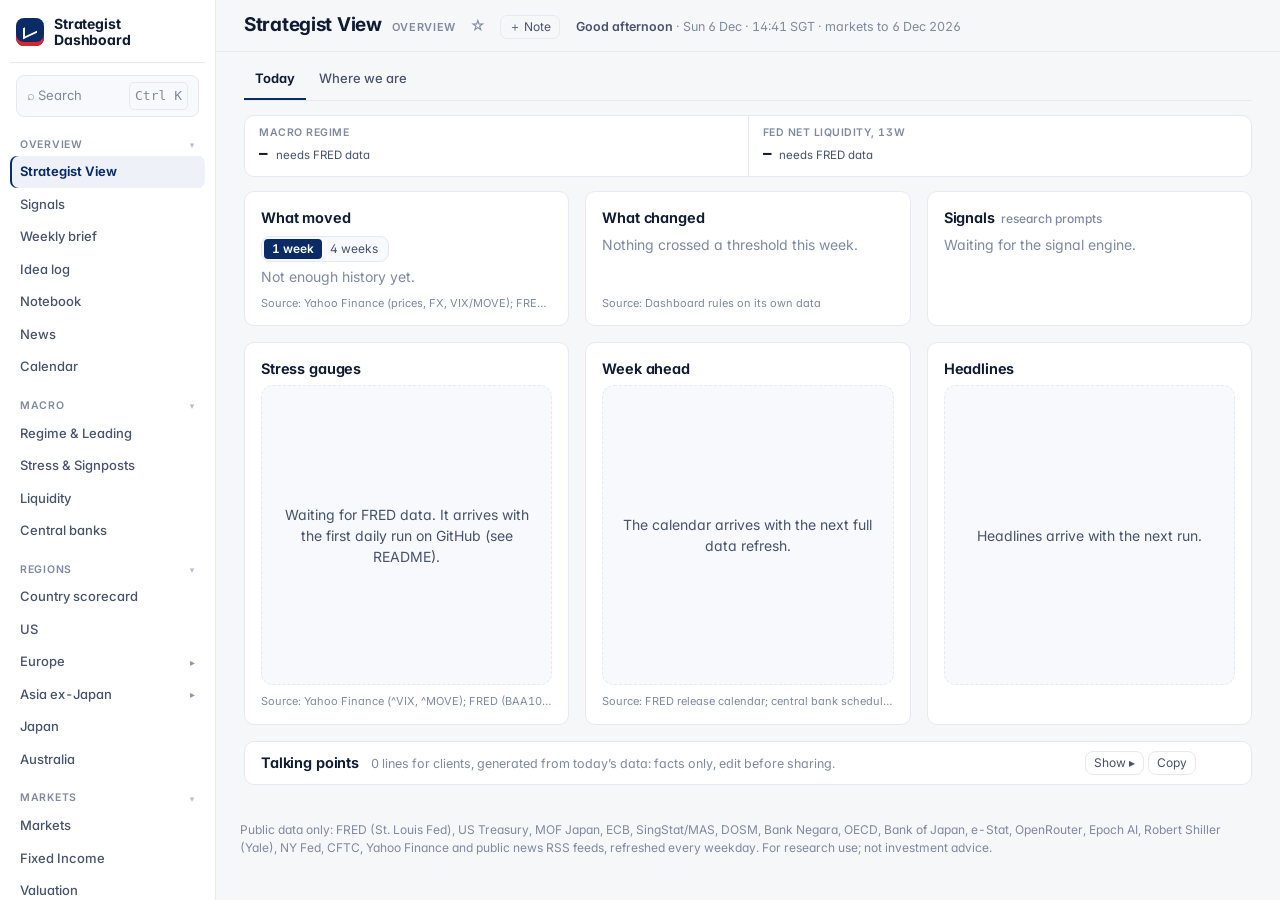
==== commit 2560c8e1: "Design plan 2, Step 1: Strategist View → Today redesigned - The week in one sentence above the tiles" ====
--- a/docs/index.html
+++ b/docs/index.html
@@ -98,6 +98,7 @@
 
 <main>
   <section id="tab-overview" class="tab-panel">
+    <div class="sv-lead" id="ovLead"></div>
     <div class="kpis" id="ovKpis"></div>
     <div class="grid" id="ovGrid"></div>
   </section>
--- a/docs/style.css
+++ b/docs/style.css
@@ -405,9 +405,13 @@
 .op-tiles { display: grid; grid-template-columns: repeat(auto-fill, minmax(140px, 1fr)); gap: 8px; margin-top: 12px; }
 .op-tile { border: 1px solid var(--border); border-radius: 8px; padding: 6px 9px; }
 .op-v { font-size: 14px; font-weight: 650; margin: 1px 0; display: flex; align-items: center; gap: 6px; }
-.op-cols { display: grid; grid-template-columns: minmax(0, 1.05fr) minmax(0, 1fr); gap: 22px; }
+.op-cols { display: grid; grid-template-columns: repeat(auto-fit, minmax(min(100%, 470px), 1fr)); gap: 22px; }   /* side by side only when both fit; else stacked */
+.op-cols > * { min-width: 0; }
+.op-cols > :first-child { overflow-x: auto; }   /* the scoreboard never paints over the next column */
 .op-table { font-size: 12px; }
 .op-table th, .op-table td { padding: 2.5px 6px; }
+table.perf.op-table { font-size: 12.5px; }
+table.perf.op-table th, table.perf.op-table td { padding: 3px 6px; }
 .op-table td svg { width: 64px; height: 16px; }
 .op-asia { display: grid; grid-template-columns: auto 1fr; gap: 3px 10px; margin: 0; }
 .op-asia dt { font-weight: 650; }
@@ -951,3 +955,78 @@
 .ovs-list li { margin-bottom: 4px; }
 .ovs-ended { margin: 8px 0 0; }
 @media (max-width: 600px) { .ovs-grid { grid-template-columns: 1fr; } }
+.card-tools .tool-row { display: inline-flex; align-items: center; gap: 6px; flex-wrap: wrap; }
+/* calendar: event names link to the agency's release page */
+table.cal a.cal-link { color: inherit; text-decoration: none; border-bottom: 1px dotted var(--muted); }
+table.cal a.cal-link:hover, table.cal a.cal-link:focus-visible { color: var(--accent); border-bottom-color: var(--accent); }
+table.cal a.cal-link::after { content: ' ↗'; font-size: 0.8em; color: var(--muted); }
+
+/* ===== Design plan 2, Step 1: Strategist View → Today (reference: design/strategist-view.html) ===== */
+.sv-lead { margin: 2px 0 12px; }
+.sv-lead:empty { display: none; }
+.sv-lead .eyebrow { font-size: 11px; font-weight: 600; letter-spacing: .06em; text-transform: uppercase; color: var(--muted); }
+.sv-lead h2 { font-size: 21px; line-height: 1.32; font-weight: 650; letter-spacing: -0.015em; margin: 3px 0 0; max-width: 64ch; text-wrap: balance; color: var(--ink); }
+.sv-lead h2 .dn, .wb-lead .dn { color: var(--neg); } .sv-lead h2 .up, .wb-lead .up { color: var(--pos); }
+@media (max-width: 640px) { .sv-lead h2 { font-size: 17px; } }
+/* three cards in a row; two below 1,180px; one on phones. Cards in a row are the same height, the source line on the bottom edge */
+.grid.g3 { grid-template-columns: repeat(3, minmax(0, 1fr)); }
+.grid.g3 > .card { display: flex; flex-direction: column; }
+.grid.g3 > .card > p.src { margin-top: auto; padding-top: 8px; }
+@media (max-width: 1180px) { .grid.g3 { grid-template-columns: repeat(2, minmax(0, 1fr)); } }
+@media (max-width: 700px) { .grid.g3 { grid-template-columns: minmax(0, 1fr); } }
+/* a quiet list: hairlines, no bullets, no boxes inside boxes */
+.rows { list-style: none; margin: 2px 0 0; padding: 0; }
+.rows > li { display: grid; grid-template-columns: minmax(0, 1fr) auto; column-gap: 10px; align-items: baseline; padding: 6px 0; border-bottom: 1px solid var(--grid); font-size: 13px; line-height: 1.35; }
+.rows > li:last-child { border-bottom: 0; }
+.rows .t { min-width: 0; overflow: hidden; text-overflow: ellipsis; white-space: nowrap; }
+.rows .t.wrap { white-space: normal; }
+.rows .m { color: var(--muted); font-size: 12px; white-space: nowrap; }
+.rows .n { font-variant-numeric: tabular-nums; white-space: nowrap; font-weight: 600; }
+.rows .n.up { color: var(--pos); } .rows .n.dn { color: var(--neg); }
+.rows a { color: inherit; text-decoration: none; }
+.rows button.lnk { background: none; border: 0; padding: 0; margin: 0; font: inherit; color: inherit; text-align: left; cursor: pointer; }
+.rows a:hover, .rows button.lnk:hover, .rows a.t:hover { color: var(--accent); }
+.rows-h { font-size: 11px; font-weight: 600; letter-spacing: .05em; text-transform: uppercase; color: var(--muted); margin: 10px 0 0; }
+.html-body > .rows-h:first-child { margin-top: 2px; }
+.card-foot { display: flex; justify-content: space-between; gap: 10px; margin-top: 8px; font-size: 12px; color: var(--muted); }
+.card-foot > span { min-width: 0; overflow: hidden; text-overflow: ellipsis; white-space: nowrap; }
+.card-foot a { color: var(--accent); text-decoration: none; font-weight: 500; white-space: nowrap; flex: 0 0 auto; }
+.card-foot a:hover { text-decoration: underline; }
+.card-count { font-size: 12px; color: var(--muted); font-weight: 500; margin-left: 6px; letter-spacing: 0; }
+/* What moved: name, change and σ on one line; under it a thin two-way bar whose length is the σ */
+.rows.mv > li { grid-template-columns: minmax(0, 1fr) auto 46px; border-bottom: 0; padding: 6px 0 7px; row-gap: 5px; }
+.rows.mv .m { text-align: right; }
+.sig-bar { grid-column: 1 / -1; height: 3px; border-radius: 2px; background: var(--grid); position: relative; }
+.sig-bar::after { content: ""; position: absolute; left: 50%; top: -2px; bottom: -2px; width: 1px; background: var(--axis); }
+.sig-bar i { position: absolute; top: 0; bottom: 0; border-radius: 2px; }
+.sig-bar i.dn { right: 50%; background: var(--neg); } .sig-bar i.up { left: 50%; background: var(--pos); }
+/* What changed: a status dot, a bold subject, one line of detail */
+.rows.chg > li { grid-template-columns: 10px minmax(0, 1fr); column-gap: 9px; }
+.rows.chg .dot { width: 8px; height: 8px; border-radius: 50%; background: var(--st, var(--muted)); align-self: center; }
+.rows.chg b { font-weight: 600; }
+/* Signals: direction mark, the idea, horizon and tier */
+.rows.sg > li { grid-template-columns: 14px minmax(0, 1fr) auto; column-gap: 8px; }
+.rows .dir { font-size: 10px; } .rows .dir.dn { color: var(--neg); } .rows .dir.up { color: var(--pos); }
+/* stress gauges: thin bars, the number on the right */
+.rows.gz > li { grid-template-columns: 132px minmax(0, 1fr) 28px; column-gap: 10px; padding: 5px 0; }
+.rows.gz .n { text-align: right; }
+.gz-bar { height: 6px; border-radius: 3px; background: var(--wash); align-self: center; overflow: hidden; }
+.gz-bar i { display: block; height: 100%; border-radius: 3px; background: var(--st); }
+/* week ahead: day labels, then time · region · event · previous */
+.rows.cal > li { grid-template-columns: 40px minmax(0, 1fr) auto; }
+.rows.cal > li.day { display: block; padding: 8px 0 2px; border-bottom: 0; font-size: 11px; font-weight: 600; letter-spacing: .05em; text-transform: uppercase; color: var(--grp-ink); }
+.rows.cal > li.day:first-child { padding-top: 2px; }
+/* headlines: the title on at most two lines, source and age under it */
+.rows.hl > li { display: block; }
+.rows.hl .t { display: -webkit-box; -webkit-line-clamp: 2; -webkit-box-orient: vertical; white-space: normal; }
+.rows.hl .m { display: block; margin-top: 1px; }
+/* talking points: one slim bar at the foot, open on request */
+.card.fold-card .card-title { display: flex; align-items: baseline; gap: 12px; min-width: 0; flex: 1 1 auto; }
+.card.fold-card .fold-desc { font-size: 12.5px; color: var(--muted); min-width: 0; overflow: hidden; text-overflow: ellipsis; white-space: nowrap; }
+.card.fold-card.folded { padding-top: 9px; padding-bottom: 9px; }
+.card.fold-card.folded .card-head { margin-bottom: 0; align-items: center; }
+.card.fold-card.folded .html-body, .card.fold-card.folded > p.note, .card.fold-card.folded > p.src, .card.fold-card.folded > .card-sub { display: none; }
+@media (max-width: 640px) { .card.fold-card .fold-desc { display: none; } }
+/* narrow cards: the source keeps a third of the bottom line; a long multi-frequency date shortens with an ellipsis (full list on hover) */
+.grid.g3 > .card > p.src .src-t { flex: 1 0 34%; }
+.grid.g3 > .card > p.src .src-d { flex: 0 1 auto; min-width: 0; overflow: hidden; text-overflow: ellipsis; white-space: nowrap; }
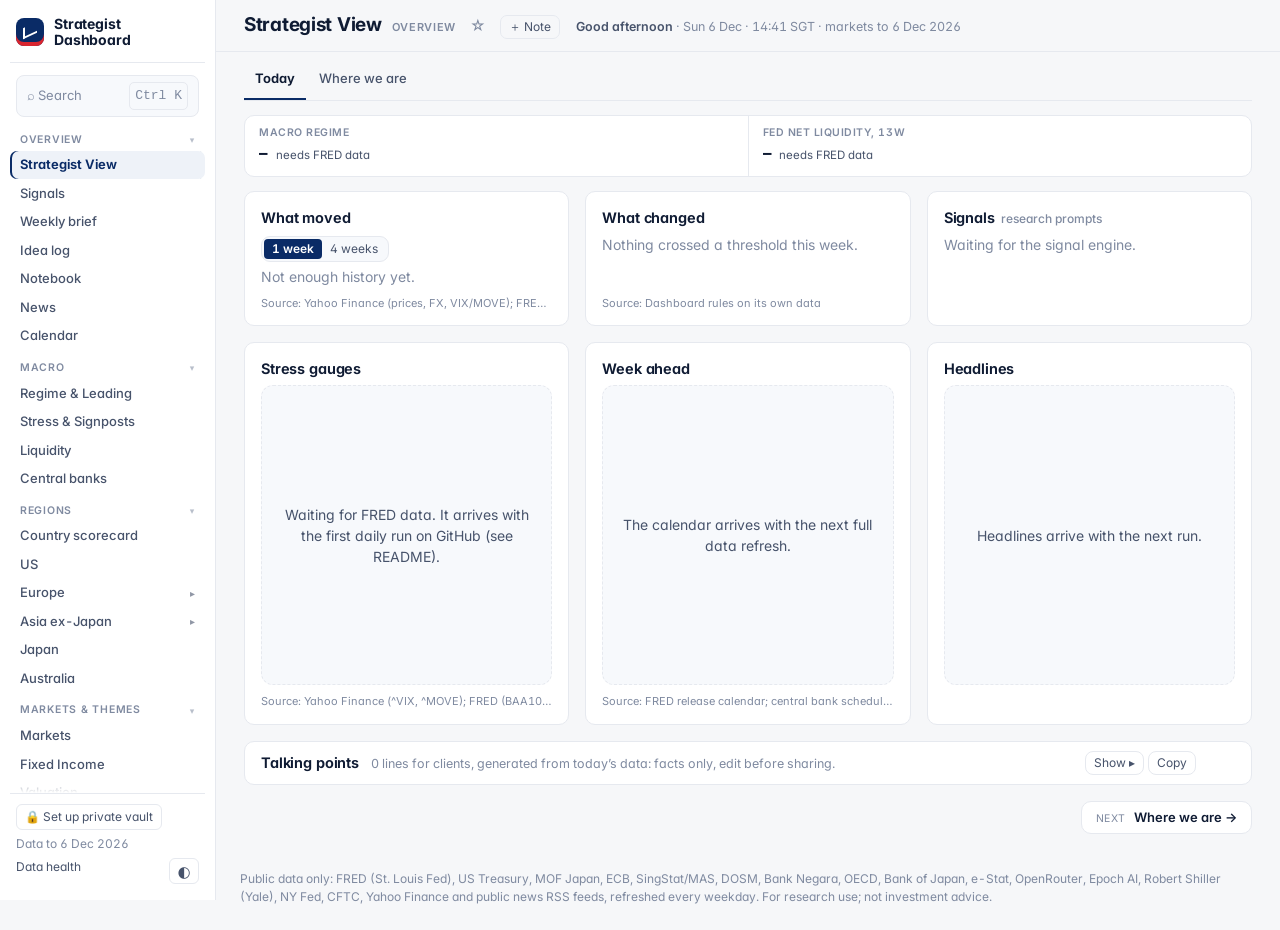
==== commit 211cedc7: "Design plan 2, Step 6: the menu; two crash fixes found by the vault check - Menu: on a desktop only " ====
--- a/docs/index.html
+++ b/docs/index.html
@@ -56,22 +56,22 @@
     <button role="tab" data-tab="in" data-parent="asia" class="nav-child" aria-selected="false" hidden>India</button>
     <button role="tab" data-tab="japan" aria-selected="false"><span class="ic">◑</span>Japan</button>
     <button role="tab" data-tab="australia" aria-selected="false"><span class="ic">◒</span>Australia</button>
-    <div class="nav-group">Markets</div>
+    <div class="nav-group">Markets &amp; themes</div>
     <button role="tab" data-tab="markets" aria-selected="false"><span class="ic">▤</span>Markets</button>
     <button role="tab" data-tab="fixed" aria-selected="false"><span class="ic">⌒</span>Fixed Income</button>
     <button role="tab" data-tab="valuation" aria-selected="false"><span class="ic">⚖</span>Valuation</button>
     <button role="tab" data-tab="posvol" aria-selected="false"><span class="ic">⇅</span>Positioning &amp; Vol</button>
     <button role="tab" data-tab="sp" aria-selected="false"><span class="ic">◇</span>Structured products</button>
     <button role="tab" data-tab="correlation" aria-selected="false"><span class="ic">▦</span>Correlation</button>
-    <div class="nav-group">Themes</div>
     <button role="tab" data-tab="ai" aria-selected="false"><span class="ic">✦</span>AI</button>
-    <div class="nav-group">System</div>
-    <button role="tab" data-tab="health" aria-selected="false"><span class="ic">✓</span>Data health</button>
+    <!-- Data health opens from the foot of the menu (Design plan 2, Step 6); the button stays for search and checks -->
+    <button role="tab" data-tab="health" data-sys="1" aria-selected="false" hidden><span class="ic">✓</span>Data health</button>
   </nav>
   <div class="side-foot">
     <span id="asof" class="muted small">Loading data…</span>
+    <button id="healthLink" class="foot-link" type="button">Data health</button>
     <span id="status" class="status-pill" hidden></span>
-    <button id="themeBtn" class="ghost" type="button" aria-label="Toggle dark mode">◐ Theme</button>
+    <button id="themeBtn" class="ghost" type="button" aria-label="Toggle dark mode" title="Light or dark theme">◐</button>
   </div>
 </aside>
 
--- a/docs/style.css
+++ b/docs/style.css
@@ -392,61 +392,6 @@
 /* ---- weekly one-page brief: sized like an A4 page so it prints (and screenshots) as one sheet */
 .wk-controls { display: flex; gap: 10px; align-items: center; flex-wrap: wrap; margin-bottom: 12px; }
 .wk-controls button { font-size: 13px; padding: 4px 12px; border-radius: 6px; border: 1px solid var(--border); background: var(--surface); color: var(--ink); cursor: pointer; }
-.onepage {
-  background: var(--surface); border: 1px solid var(--border); border-radius: 10px; padding: 22px 26px;
-  max-width: 1120px; font-size: 12.5px; line-height: 1.45;
-}
-.onepage h2 { font-size: 20px; margin: 0 0 2px; }
-.onepage h3 { font-size: 11.5px; text-transform: uppercase; letter-spacing: .06em; color: var(--ink-2); margin: 14px 0 6px; padding-bottom: 3px; border-bottom: 1px solid var(--grid); }
-.op-head { display: flex; justify-content: space-between; align-items: flex-end; gap: 12px; border-bottom: 2px solid var(--ink); padding-bottom: 8px; }
-.op-asof { text-align: right; }
-.op-take ul { margin: 0; padding-left: 18px; }
-.op-take li { margin: 2px 0; }
-.op-tiles { display: grid; grid-template-columns: repeat(auto-fill, minmax(140px, 1fr)); gap: 8px; margin-top: 12px; }
-.op-tile { border: 1px solid var(--border); border-radius: 8px; padding: 6px 9px; }
-.op-v { font-size: 14px; font-weight: 650; margin: 1px 0; display: flex; align-items: center; gap: 6px; }
-.op-cols { display: grid; grid-template-columns: repeat(auto-fit, minmax(min(100%, 470px), 1fr)); gap: 22px; }   /* side by side only when both fit; else stacked */
-.op-cols > * { min-width: 0; }
-.op-cols > :first-child { overflow-x: auto; }   /* the scoreboard never paints over the next column */
-.op-table { font-size: 12px; }
-.op-table th, .op-table td { padding: 2.5px 6px; }
-table.perf.op-table { font-size: 12.5px; }
-table.perf.op-table th, table.perf.op-table td { padding: 3px 6px; }
-.op-table td svg { width: 64px; height: 16px; }
-.op-asia { display: grid; grid-template-columns: auto 1fr; gap: 3px 10px; margin: 0; }
-.op-asia dt { font-weight: 650; }
-.op-asia dd { margin: 0; color: var(--ink-2); }
-.op-list { list-style: none; margin: 0; padding: 0; }
-.op-list li { display: flex; justify-content: space-between; gap: 10px; padding: 2px 0; border-bottom: 1px dotted var(--grid); }
-.op-list li.op-day { font-weight: 650; border-bottom: 0; padding-top: 5px; color: var(--ink); }
-.op-news li { display: block; }
-.op-news li .muted { margin-left: 6px; font-size: 11px; }
-.op-foot { margin-top: 14px; padding-top: 6px; border-top: 1px solid var(--grid); }
-@media (max-width: 900px) { .op-cols { grid-template-columns: minmax(0, 1fr); } }
-@media print {
-  @page { size: A4 portrait; margin: 9mm; }
-  .wk-controls, .page-head, .onepage .no-print { display: none !important; }
-  .onepage { border: 0; padding: 0; max-width: none; font-size: 9.6px; line-height: 1.35; }
-  .onepage h2 { font-size: 16px; }
-  .onepage h3 { font-size: 9px; margin: 8px 0 4px; }
-  .op-tiles { grid-template-columns: repeat(7, 1fr); gap: 5px; margin-top: 8px; }
-  .op-v { font-size: 11px; }
-  .op-cols { grid-template-columns: 1.05fr 1fr; gap: 14px; }
-  table.perf.op-table { font-size: 8.6px; }
-  table.perf.op-table th, table.perf.op-table td { padding: 0.6px 4px; line-height: 1.25; }
-  table.perf.op-table td svg { width: 46px; height: 11px; }
-  .op-list li { padding: 0.5px 0; }
-  .op-take li { margin: 1px 0; }
-  .op-tile { padding: 4px 6px; }
-  .op-foot { margin-top: 8px; }
-  html, body, .app, .content, main { background: #fff !important; }
-  .onepage { background: #fff; }
-  main { padding: 0; }
-  footer:not(.op-foot) { display: none; }
-  .onepage .small, .op-foot { font-size: 8px; }
-  table.perf.op-table tr.grp td { font-size: 8.8px; padding: 1.5px 4px; }
-  * { -webkit-print-color-adjust: exact; print-color-adjust: exact; }
-}
 
 /* ---- idea log */
 .idea-bar { display: flex; gap: 8px; align-items: center; flex-wrap: wrap; margin-bottom: 10px; }
@@ -595,10 +540,6 @@
 .news li { padding: 9px 4px; }
 .news a { font-weight: 500; }
 
-/* weekly brief keeps its print look; give the sheet a navy header rule */
-.op-head { border-bottom-color: var(--brand); }
-.onepage { border-radius: 14px; box-shadow: var(--shadow); }
-.onepage h3 { color: var(--grp-ink); }
 
 @media (max-width: 900px) {
   .page-head h1 { font-size: 17px; }
@@ -606,7 +547,7 @@
 }
 @media print {
   .page-head .greet, .page-head .eyebrow { display: none; }
-  .card, .kpi, .onepage { box-shadow: none !important; }
+  .card, .kpi, .wb { box-shadow: none !important; }
   .kpi::before { display: none; }
 }
 
@@ -758,14 +699,6 @@
 .filters .custom.pop { left: 0; right: auto; display: flex; flex-direction: column; gap: 8px; width: max-content; }
 .filters .custom.pop label { display: flex; justify-content: space-between; gap: 10px; align-items: center; font-size: 13px; }
 
-/* ===== D8: weekly brief fits one A4 page again (two takeaway lines were added) ===== */
-@media print {
-  .onepage { line-height: 1.3; }
-  table.perf.op-table th, table.perf.op-table td { padding: 0.2px 4px; line-height: 1.18; }
-  .op-take li { margin: 0; }
-  .onepage h3 { margin: 6px 0 3px; }
-  .op-tiles { margin-top: 6px; }
-}
 
 /* WP8: 1-year range bar in the rating ladder */
 .rbar { position: relative; display: inline-block; width: 110px; height: 6px; border-radius: 3px; background: var(--wash); vertical-align: middle; }
@@ -904,7 +837,6 @@
   .signals .signal { flex: 0 0 auto; white-space: nowrap; }
   .tab-panel > p.hint { display: none; }
   .controls { gap: 6px 10px; }
-  .onepage table.op-table { display: block; overflow-x: auto; max-width: 100%; }
   /* card header on phones: title and buttons on the first line, toggles on their own line below */
   .card-head { flex-wrap: wrap; }
   .card-head .card-title { order: 1; flex: 1 1 0; min-width: 55%; }
@@ -1030,3 +962,123 @@
 /* narrow cards: the source keeps a third of the bottom line; a long multi-frequency date shortens with an ellipsis (full list on hover) */
 .grid.g3 > .card > p.src .src-t { flex: 1 0 34%; }
 .grid.g3 > .card > p.src .src-d { flex: 0 1 auto; min-width: 0; overflow: hidden; text-overflow: ellipsis; white-space: nowrap; }
+
+/* ===== Design plan 2, Step 2: Weekly brief (reference: design/weekly-brief.html) ===== */
+.wb { background: var(--surface); border: 1px solid var(--border); border-radius: 12px; padding: 22px 30px 16px; max-width: 1060px; margin: 0 auto 16px; }
+.wb-head { display: flex; justify-content: space-between; align-items: flex-end; gap: 12px; border-bottom: 2px solid var(--brand); padding-bottom: 8px; }
+.wb-head h2 { font-size: 20px; font-weight: 700; letter-spacing: -0.015em; }
+.wb-lead { font-size: 17px; line-height: 1.35; font-weight: 650; letter-spacing: -0.01em; margin: 14px 0 8px; max-width: 70ch; text-wrap: balance; }
+.wb-take { list-style: none; margin: 0; padding: 0; display: grid; grid-template-columns: repeat(3, minmax(0, 1fr)); gap: 0 22px; }
+.wb-take li { font-size: 13px; line-height: 1.45; padding-top: 7px; border-top: 1px solid var(--grid); }
+.wb-take b { display: block; font-size: 11px; font-weight: 600; letter-spacing: .05em; text-transform: uppercase; color: var(--grp-ink); margin-bottom: 1px; }
+.wb .kpis { margin: 14px 0 4px; }
+.wb .kpi { display: block; } .wb .kpi .k-delta { white-space: normal; }
+.wb-cols { display: grid; grid-template-columns: minmax(0, 1.12fr) minmax(0, 1fr); gap: 26px; margin-top: 4px; }
+.wb-cols > * { min-width: 0; }
+.wb h3 { font-size: 11px; font-weight: 700; letter-spacing: .06em; text-transform: uppercase; color: var(--grp-ink); margin: 12px 0 3px; padding-bottom: 4px; border-bottom: 1px solid var(--axis); }
+.wb table.perf { font-size: 12.5px; }
+.wb table.perf th, .wb table.perf td { padding: 3.5px 7px; }
+.wb table.perf th { border-bottom-color: var(--grid); }
+.wb table.perf tr.grp td { background: transparent; color: var(--muted); font-size: 10.5px; font-weight: 600; letter-spacing: .06em; text-transform: uppercase; padding-top: 8px; border-bottom-color: var(--grid); }
+.wb table.perf td svg { width: 64px; height: 16px; }
+.wb td.up { color: var(--pos); } .wb td.dn { color: var(--neg); }
+.wb td.big.up { background: color-mix(in srgb, var(--pos) 10%, transparent); } .wb td.big.dn { background: color-mix(in srgb, var(--neg) 10%, transparent); }
+.wb .rows > li { padding: 3px 0; font-size: 12.5px; }
+.wb .rows.mv > li { padding: 3px 0 4px; row-gap: 3px; }
+.wb .rows.cal > li.day { padding-top: 5px; }
+.wb-note { margin: 5px 0 0; }
+.wb-views { margin: 6px 0 0; }
+.wb-foot { margin-top: 12px; padding-top: 7px; border-top: 1px solid var(--grid); font-size: 11px; color: var(--muted); }
+@media (max-width: 1000px) { .wb-cols { grid-template-columns: minmax(0, 1fr); } .wb-take { grid-template-columns: minmax(0, 1fr); } .wb { padding: 18px 16px 14px; } }
+@media (max-width: 640px) { .wb table.perf { display: block; overflow-x: auto; max-width: 100%; } }
+@media print {
+  @page { size: A4 portrait; margin: 9mm; }
+  .wk-controls, .page-head, .pagebar, .wb .no-print { display: none !important; }
+  html, body, .app, .content, main { background: #fff !important; }
+  main { padding: 0; }
+  footer:not(.wb-foot) { display: none; }
+  .wb { border: 0; padding: 0; max-width: none; margin: 0; background: #fff; font-size: 9.6px; line-height: 1.3; }
+  .wb-head h2 { font-size: 16px; }
+  .wb-head { padding-bottom: 5px; }
+  .wb-lead { font-size: 12.5px; margin: 7px 0 5px; }
+  .wb-take { grid-template-columns: repeat(3, minmax(0, 1fr)); gap: 0 12px; }
+  .wb-take li { font-size: 9.2px; line-height: 1.35; padding-top: 4px; }
+  .wb table.perf th { font-size: 7.8px; }
+  .wb-take b { font-size: 8px; }
+  .wb .kpis { margin: 7px 0 2px; }
+  .wb .kpi { padding: 4px 8px; min-width: 0; }
+  .wb .kpi .k-label { font-size: 7.5px; } .wb .kpi .k-value { font-size: 12px; } .wb .kpi .k-delta { font-size: 8.2px; }
+  .wb-cols { grid-template-columns: 1.12fr 1fr; gap: 14px; }
+  .wb h3 { font-size: 8.4px; margin: 7px 0 2px; padding-bottom: 2px; }
+  .wb table.perf { font-size: 8.6px; }
+  .wb table.perf th, .wb table.perf td { padding: 0.5px 4px; line-height: 1.2; }
+  .wb table.perf tr.grp td { font-size: 7.6px; padding-top: 3px; }
+  .wb table.perf td svg { width: 46px; height: 11px; }
+  .wb .rows > li { padding: 1px 0; font-size: 8.8px; line-height: 1.25; }
+  .wb .rows.sg .t { white-space: normal; }   /* on paper the signal lines wrap instead of shortening */
+  .wb .rows .m { font-size: 8px; }
+  .wb .rows.mv > li { padding: 1px 0 2px; row-gap: 2px; } .wb .sig-bar { height: 2px; }
+  .wb .rows.cal > li.day { font-size: 7.6px; padding: 3px 0 0; }
+  .wb .small, .wb-note, .wb-foot { font-size: 7.8px; }
+  .wb-foot { margin-top: 7px; padding-top: 4px; }
+  * { -webkit-print-color-adjust: exact; print-color-adjust: exact; }
+}
+
+/* ===== Design plan 2, Step 3: no lone half-width cards; a pager at the foot of every sub-tab ===== */
+.grid > .card.span2 { grid-column: 1 / -1; }
+.pager { display: flex; justify-content: space-between; gap: 12px; margin: 0 0 16px; }
+.pager button { border: 1px solid var(--border); background: var(--surface); border-radius: 10px; padding: 6px 14px; font-size: 13px; color: var(--ink-2);
+  display: flex; align-items: baseline; gap: 8px; max-width: 48%; min-width: 0; text-align: left; }
+.pager button:hover { border-color: var(--accent); color: var(--ink); }
+.pager button.next { margin-left: auto; }
+.pager small { font-size: 10.5px; letter-spacing: .05em; text-transform: uppercase; color: var(--muted); flex: 0 0 auto; }
+.pager b { font-weight: 600; color: var(--ink); min-width: 0; overflow: hidden; text-overflow: ellipsis; white-space: nowrap; }
+@media print { .pager { display: none; } }
+
+/* ===== Design plan 2, Step 4: a card in a merged "Markets" sub-tab says which asset class it is, above its title ===== */
+.card-eyebrow { display: block; font-size: 10.5px; font-weight: 700; letter-spacing: .06em; text-transform: uppercase; color: var(--grp-ink); margin-bottom: 1px; line-height: 1.3; }
+@media (max-width: 640px) {   /* phones: a merged "See also" row stays on one line and scrolls sideways inside itself */
+  .see-also { white-space: nowrap; overflow-x: auto; scrollbar-width: none; -webkit-mask-image: linear-gradient(90deg, #000 calc(100% - 24px), transparent); mask-image: linear-gradient(90deg, #000 calc(100% - 24px), transparent); }
+  .see-also::-webkit-scrollbar { display: none; }
+}
+
+/* ===== Design plan 2, Step 5: a group row above the sub-tab bar on pages with more than eight sub-tabs (US, Regime) ===== */
+.subgroups { display: flex; gap: 6px; padding: 8px 0 0; flex-wrap: wrap; }
+.subgroups button { border: 1px solid var(--border); background: var(--surface); color: var(--ink-2); border-radius: 999px; padding: 3px 12px; font-size: 12.5px; font-weight: 500; }
+.subgroups button:hover { color: var(--ink); border-color: var(--axis); }
+.subgroups button[aria-selected="true"] { background: var(--sel); border-color: var(--sel); color: #fff; font-weight: 600; }
+.subgroups .cnt { opacity: .7; font-weight: 400; margin-left: 5px; }
+@media print { .subgroups { display: none; } }
+
+/* ===== Design plan 2, Step 6: the menu: only the list scrolls; brand and search stay at the top, the foot at the bottom ===== */
+@media (min-width: 901px) {
+  .side { overflow: hidden; }
+  .side .tabs { flex: 1 1 auto; min-height: 0; overflow-y: auto; overscroll-behavior: contain; scrollbar-width: thin; padding-bottom: 18px;
+    -webkit-mask-image: linear-gradient(#000 calc(100% - 22px), transparent); mask-image: linear-gradient(#000 calc(100% - 22px), transparent); }
+  .side .side-foot { flex: 0 0 auto; margin-top: 0; padding-top: 10px; gap: 6px; }
+}
+.tabs button { padding-top: 4px; padding-bottom: 4px; }
+.tabs button.nav-child { padding-top: 3px; padding-bottom: 3px; }
+.nav-group { margin-top: 9px; }
+.foot-link { align-self: flex-start; background: none; border: 0; padding: 0; font-size: 12px; color: var(--ink-2); cursor: pointer; }
+.foot-link:hover, .foot-link[aria-current="true"] { color: var(--accent); }
+.foot-link[aria-current="true"] { font-weight: 650; }
+@media (min-width: 901px) {   /* the foot in four short rows: vault and theme, the data date, Data health, the status pill */
+  .side .side-foot { display: grid; grid-template-columns: minmax(0, auto) auto; justify-content: start; align-items: center; column-gap: 6px; row-gap: 5px; }
+  .side-foot #lockBtn { grid-row: 1; grid-column: 1; }
+  .side-foot #themeBtn { grid-row: 1; grid-column: 2; }
+  .side-foot #asof { grid-row: 2; grid-column: 1 / -1; }
+  .side-foot #healthLink { grid-row: 3; grid-column: 1 / -1; }
+  .side-foot #status { grid-row: 4; grid-column: 1 / -1; justify-self: start; }
+}
+@media (min-width: 901px) {
+  .side-foot #lockBtn { white-space: nowrap; font-size: 12px; padding: 3px 8px; min-width: 0; overflow: hidden; text-overflow: ellipsis; }
+  .side-foot #themeBtn { width: 30px; height: 26px; padding: 0; font-size: 15px; line-height: 1; justify-self: start; }
+  .side-foot #healthLink { justify-self: start; text-align: left; }
+}
+@media (min-width: 901px) {   /* final foot layout: vault (full row) · data date · Data health with the theme button · status */
+  .side .side-foot { grid-template-columns: minmax(0, 1fr) auto; justify-content: stretch; }
+  .side-foot #lockBtn { grid-row: 1; grid-column: 1 / -1; justify-self: start; max-width: 100%; }
+  .side-foot #healthLink { grid-row: 3; grid-column: 1; }
+  .side-foot #themeBtn { grid-row: 3; grid-column: 2; justify-self: end; }
+}
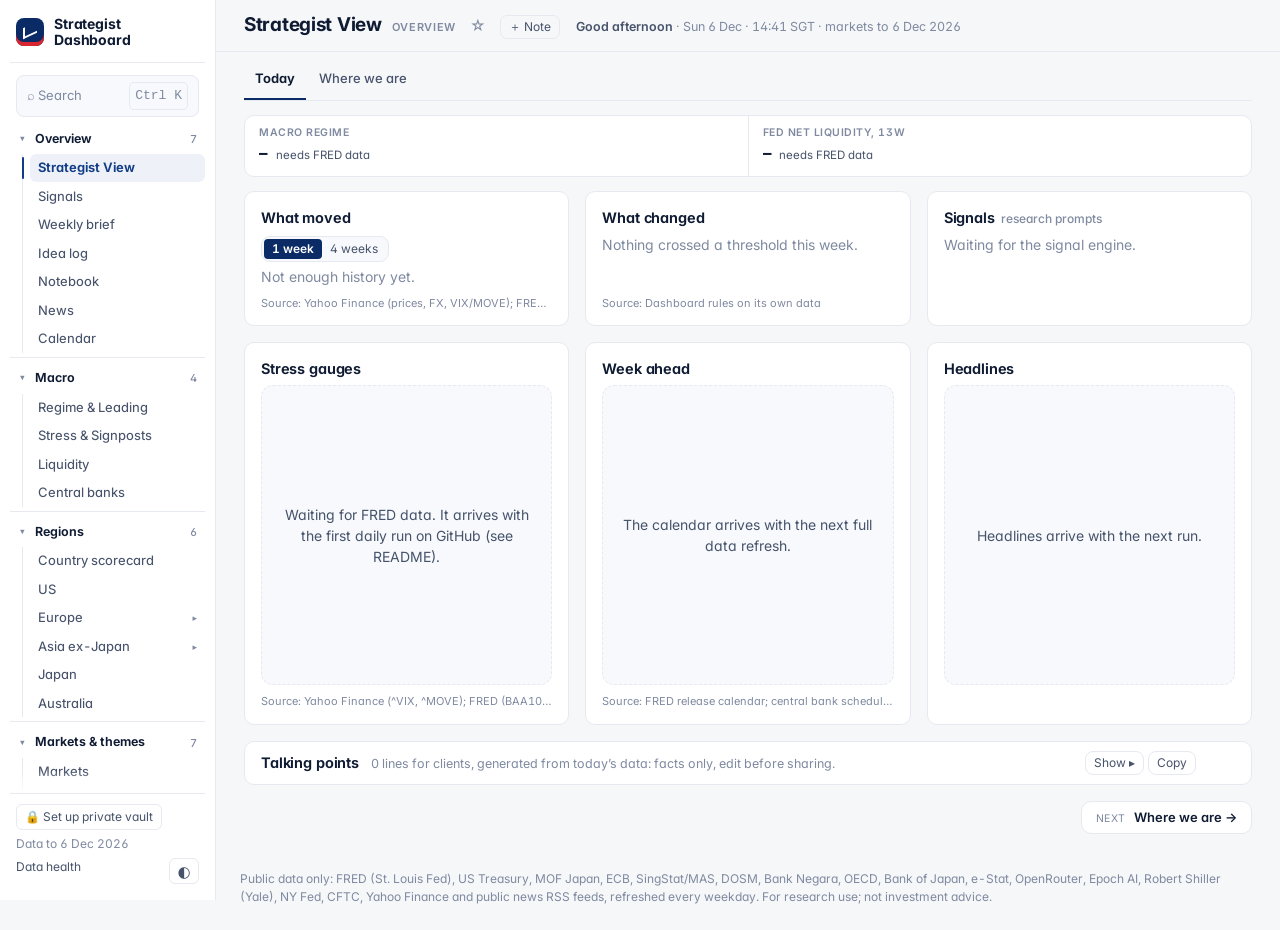
==== commit e62602df: "Design plan 3, Step 1: the menu as a tree Groups are headers (arrow on the left, name in semi-bold i" ====
--- a/docs/index.html
+++ b/docs/index.html
@@ -24,46 +24,66 @@
     </div>
     <button id="menuBtn" class="ghost menu-btn" type="button" aria-label="Show or hide the menu" aria-expanded="false">☰</button>
   </div>
-  <nav class="tabs" role="tablist" aria-orientation="vertical">
-    <div class="nav-group">Overview</div>
-    <button role="tab" data-tab="overview" aria-selected="true"><span class="ic">◎</span>Strategist View</button>
-    <button role="tab" data-tab="signals" aria-selected="false"><span class="ic">✧</span>Signals</button>
-    <button role="tab" data-tab="weekly" aria-selected="false"><span class="ic">▣</span>Weekly brief</button>
-    <button role="tab" data-tab="ideas" aria-selected="false"><span class="ic">✎</span>Idea log</button>
-    <button role="tab" data-tab="notebook" aria-selected="false"><span class="ic">✐</span>Notebook</button>
-    <button role="tab" data-tab="news" aria-selected="false"><span class="ic">≡</span>News</button>
-    <button role="tab" data-tab="calendar" aria-selected="false"><span class="ic">◷</span>Calendar</button>
-    <div class="nav-group">Macro</div>
-    <button role="tab" data-tab="regime" aria-selected="false"><span class="ic">◫</span>Regime &amp; Leading</button>
-    <button role="tab" data-tab="stress" aria-selected="false"><span class="ic">⚠</span>Stress &amp; Signposts</button>
-    <button role="tab" data-tab="liquidity" aria-selected="false"><span class="ic">≈</span>Liquidity</button>
-    <button role="tab" data-tab="cbwatch" aria-selected="false"><span class="ic">◈</span>Central banks</button>
-    <div class="nav-group">Regions</div>
-    <button role="tab" data-tab="scorecard" aria-selected="false"><span class="ic">▥</span>Country scorecard</button>
-    <button role="tab" data-tab="us" aria-selected="false"><span class="ic">◧</span>US</button>
-    <button role="tab" data-tab="europe" aria-selected="false" aria-expanded="false" class="nav-parent"><span class="ic">◨</span>Europe<span class="nav-caret" aria-hidden="true">▸</span></button>
-    <button role="tab" data-tab="de" data-parent="europe" class="nav-child" aria-selected="false" hidden>Germany</button>
-    <button role="tab" data-tab="fr" data-parent="europe" class="nav-child" aria-selected="false" hidden>France</button>
-    <button role="tab" data-tab="it" data-parent="europe" class="nav-child" aria-selected="false" hidden>Italy</button>
-    <button role="tab" data-tab="es" data-parent="europe" class="nav-child" aria-selected="false" hidden>Spain</button>
-    <button role="tab" data-tab="uk" data-parent="europe" class="nav-child" aria-selected="false" hidden>UK</button>
-    <button role="tab" data-tab="asia" aria-selected="false" aria-expanded="false" class="nav-parent"><span class="ic">◐</span>Asia ex-Japan<span class="nav-caret" aria-hidden="true">▸</span></button>
-    <button role="tab" data-tab="my" data-parent="asia" class="nav-child" aria-selected="false" hidden>Malaysia</button>
-    <button role="tab" data-tab="sg" data-parent="asia" class="nav-child" aria-selected="false" hidden>Singapore</button>
-    <button role="tab" data-tab="cn" data-parent="asia" class="nav-child" aria-selected="false" hidden>China</button>
-    <button role="tab" data-tab="kr" data-parent="asia" class="nav-child" aria-selected="false" hidden>Korea</button>
-    <button role="tab" data-tab="tw" data-parent="asia" class="nav-child" aria-selected="false" hidden>Taiwan</button>
-    <button role="tab" data-tab="in" data-parent="asia" class="nav-child" aria-selected="false" hidden>India</button>
-    <button role="tab" data-tab="japan" aria-selected="false"><span class="ic">◑</span>Japan</button>
-    <button role="tab" data-tab="australia" aria-selected="false"><span class="ic">◒</span>Australia</button>
-    <div class="nav-group">Markets &amp; themes</div>
-    <button role="tab" data-tab="markets" aria-selected="false"><span class="ic">▤</span>Markets</button>
-    <button role="tab" data-tab="fixed" aria-selected="false"><span class="ic">⌒</span>Fixed Income</button>
-    <button role="tab" data-tab="valuation" aria-selected="false"><span class="ic">⚖</span>Valuation</button>
-    <button role="tab" data-tab="posvol" aria-selected="false"><span class="ic">⇅</span>Positioning &amp; Vol</button>
-    <button role="tab" data-tab="sp" aria-selected="false"><span class="ic">◇</span>Structured products</button>
-    <button role="tab" data-tab="correlation" aria-selected="false"><span class="ic">▦</span>Correlation</button>
-    <button role="tab" data-tab="ai" aria-selected="false"><span class="ic">✦</span>AI</button>
+  <nav class="tabs nav3" role="tablist" aria-orientation="vertical">
+    <div class="nav-sec" data-group="Overview">
+      <button class="nav-head" type="button" aria-expanded="true"><span class="chev" aria-hidden="true">▸</span><span class="nm">Overview</span><span class="cnt"></span></button>
+      <div class="nav-items">
+        <button role="tab" data-tab="overview" aria-selected="true"><span class="ic">◎</span>Strategist View</button>
+        <button role="tab" data-tab="signals" aria-selected="false"><span class="ic">✧</span>Signals</button>
+        <button role="tab" data-tab="weekly" aria-selected="false"><span class="ic">▣</span>Weekly brief</button>
+        <button role="tab" data-tab="ideas" aria-selected="false"><span class="ic">✎</span>Idea log</button>
+        <button role="tab" data-tab="notebook" aria-selected="false"><span class="ic">✐</span>Notebook</button>
+        <button role="tab" data-tab="news" aria-selected="false"><span class="ic">≡</span>News</button>
+        <button role="tab" data-tab="calendar" aria-selected="false"><span class="ic">◷</span>Calendar</button>
+      </div>
+    </div>
+    <div class="nav-sec" data-group="Macro">
+      <button class="nav-head" type="button" aria-expanded="true"><span class="chev" aria-hidden="true">▸</span><span class="nm">Macro</span><span class="cnt"></span></button>
+      <div class="nav-items">
+        <button role="tab" data-tab="regime" aria-selected="false"><span class="ic">◫</span>Regime &amp; Leading</button>
+        <button role="tab" data-tab="stress" aria-selected="false"><span class="ic">⚠</span>Stress &amp; Signposts</button>
+        <button role="tab" data-tab="liquidity" aria-selected="false"><span class="ic">≈</span>Liquidity</button>
+        <button role="tab" data-tab="cbwatch" aria-selected="false"><span class="ic">◈</span>Central banks</button>
+      </div>
+    </div>
+    <div class="nav-sec" data-group="Regions">
+      <button class="nav-head" type="button" aria-expanded="true"><span class="chev" aria-hidden="true">▸</span><span class="nm">Regions</span><span class="cnt"></span></button>
+      <div class="nav-items">
+        <button role="tab" data-tab="scorecard" aria-selected="false"><span class="ic">▥</span>Country scorecard</button>
+        <button role="tab" data-tab="us" aria-selected="false"><span class="ic">◧</span>US</button>
+        <button role="tab" data-tab="europe" aria-selected="false" aria-expanded="false" class="nav-parent"><span class="ic">◨</span>Europe<span class="nav-caret" aria-hidden="true">▸</span></button>
+        <div class="nav-items nav-kids" data-kids="europe" hidden>
+          <button role="tab" data-tab="de" data-parent="europe" class="nav-child" aria-selected="false" hidden>Germany</button>
+          <button role="tab" data-tab="fr" data-parent="europe" class="nav-child" aria-selected="false" hidden>France</button>
+          <button role="tab" data-tab="it" data-parent="europe" class="nav-child" aria-selected="false" hidden>Italy</button>
+          <button role="tab" data-tab="es" data-parent="europe" class="nav-child" aria-selected="false" hidden>Spain</button>
+          <button role="tab" data-tab="uk" data-parent="europe" class="nav-child" aria-selected="false" hidden>UK</button>
+        </div>
+        <button role="tab" data-tab="asia" aria-selected="false" aria-expanded="false" class="nav-parent"><span class="ic">◐</span>Asia ex-Japan<span class="nav-caret" aria-hidden="true">▸</span></button>
+        <div class="nav-items nav-kids" data-kids="asia" hidden>
+          <button role="tab" data-tab="my" data-parent="asia" class="nav-child" aria-selected="false" hidden>Malaysia</button>
+          <button role="tab" data-tab="sg" data-parent="asia" class="nav-child" aria-selected="false" hidden>Singapore</button>
+          <button role="tab" data-tab="cn" data-parent="asia" class="nav-child" aria-selected="false" hidden>China</button>
+          <button role="tab" data-tab="kr" data-parent="asia" class="nav-child" aria-selected="false" hidden>Korea</button>
+          <button role="tab" data-tab="tw" data-parent="asia" class="nav-child" aria-selected="false" hidden>Taiwan</button>
+          <button role="tab" data-tab="in" data-parent="asia" class="nav-child" aria-selected="false" hidden>India</button>
+        </div>
+        <button role="tab" data-tab="japan" aria-selected="false"><span class="ic">◑</span>Japan</button>
+        <button role="tab" data-tab="australia" aria-selected="false"><span class="ic">◒</span>Australia</button>
+      </div>
+    </div>
+    <div class="nav-sec" data-group="Markets &amp; themes">
+      <button class="nav-head" type="button" aria-expanded="true"><span class="chev" aria-hidden="true">▸</span><span class="nm">Markets &amp; themes</span><span class="cnt"></span></button>
+      <div class="nav-items">
+        <button role="tab" data-tab="markets" aria-selected="false"><span class="ic">▤</span>Markets</button>
+        <button role="tab" data-tab="fixed" aria-selected="false"><span class="ic">⌒</span>Fixed Income</button>
+        <button role="tab" data-tab="valuation" aria-selected="false"><span class="ic">⚖</span>Valuation</button>
+        <button role="tab" data-tab="posvol" aria-selected="false"><span class="ic">⇅</span>Positioning &amp; Vol</button>
+        <button role="tab" data-tab="sp" aria-selected="false"><span class="ic">◇</span>Structured products</button>
+        <button role="tab" data-tab="correlation" aria-selected="false"><span class="ic">▦</span>Correlation</button>
+        <button role="tab" data-tab="ai" aria-selected="false"><span class="ic">✦</span>AI</button>
+      </div>
+    </div>
     <!-- Data health opens from the foot of the menu (Design plan 2, Step 6); the button stays for search and checks -->
     <button role="tab" data-tab="health" data-sys="1" aria-selected="false" hidden><span class="ic">✓</span>Data health</button>
   </nav>
--- a/docs/style.css
+++ b/docs/style.css
@@ -253,7 +253,6 @@
 .side .name { font-weight: 650; font-size: 14px; line-height: 1.15; letter-spacing: -0.01em; }
 .menu-btn { display: none; }
 .tabs { display: flex; flex-direction: column; gap: 1px; padding: 0; border: 0; overflow: visible; }
-.nav-group { font-size: 11px; text-transform: uppercase; letter-spacing: .07em; color: var(--muted); margin: 14px 8px 4px; }
 .tabs button {
   display: flex; align-items: center; gap: 10px; text-align: left; width: 100%;
   border: 0; border-radius: 7px; margin: 0; padding: 7px 10px; font-weight: 500; color: var(--ink-2);
@@ -432,10 +431,6 @@
 :root[data-theme="dark"] .side .logo { background: #1f4a96; }
 .side .logo::after { left: 7px; right: 7px; top: 7px; bottom: 10px; border-left-color: #fff; border-bottom-color: #fff; border-width: 2.5px; }
 .side .name { font-size: 14px; font-weight: 700; color: var(--ink); letter-spacing: -0.01em; }
-.nav-group { color: var(--muted); font-weight: 600; font-size: 10.5px; margin: 14px 10px 3px; cursor: pointer; user-select: none; display: flex; align-items: center; gap: 6px; }
-.nav-group::after { content: "▾"; font-size: 9px; opacity: .55; margin-left: auto; transition: transform .15s; }
-.nav-group.folded::after { transform: rotate(-90deg); }
-.nav-group:hover { color: var(--ink-2); }
 .tabs button { color: var(--ink-2); padding: 6px 10px; border-radius: 7px; font-size: 13px; transition: background .12s, color .12s; }
 .tabs button .ic { display: none; }
 .tabs button:hover { background: var(--wash); color: var(--ink); }
@@ -1059,7 +1054,6 @@
 }
 .tabs button { padding-top: 4px; padding-bottom: 4px; }
 .tabs button.nav-child { padding-top: 3px; padding-bottom: 3px; }
-.nav-group { margin-top: 9px; }
 .foot-link { align-self: flex-start; background: none; border: 0; padding: 0; font-size: 12px; color: var(--ink-2); cursor: pointer; }
 .foot-link:hover, .foot-link[aria-current="true"] { color: var(--accent); }
 .foot-link[aria-current="true"] { font-weight: 650; }
@@ -1082,3 +1076,31 @@
   .side-foot #healthLink { grid-row: 3; grid-column: 1; }
   .side-foot #themeBtn { grid-row: 3; grid-column: 2; justify-self: end; }
 }
+
+/* ===== Design plan 3, Step 1: the menu as a tree: groups are headers, pages hang from a rail, countries hang from their region ===== */
+.nav3 { display: flex; flex-direction: column; gap: 0; }
+.nav3 .nav-sec { padding: 6px 0 4px; border-top: 1px solid var(--border); }
+.nav3 .nav-sec:first-child { border-top: 0; padding-top: 2px; }
+.nav3 .nav-head { display: flex; align-items: center; gap: 7px; width: 100%; border: 0; background: transparent; border-radius: 7px; padding: 5px 8px; margin: 0;
+  font-size: 12.5px; font-weight: 650; letter-spacing: 0; text-transform: none; color: var(--ink); cursor: pointer; text-align: left; box-shadow: none; }
+.nav3 .nav-head:hover { background: var(--wash); color: var(--ink); }
+.nav3 .nav-head .chev { display: inline-block; width: 10px; height: 10px; line-height: 10px; text-align: center; font-size: 9px; color: var(--muted); transition: transform .15s; flex: 0 0 auto; }
+.nav3 .nav-sec:not(.folded):not(.pins) > .nav-head .chev { transform: rotate(90deg); }
+.nav3 .nav-head .cnt { margin-left: auto; font-size: 11px; font-weight: 500; color: var(--muted); font-variant-numeric: tabular-nums; }
+.nav3 .nav-sec.pins > .nav-head { cursor: default; }
+.nav3 .nav-sec.pins > .nav-head:hover { background: transparent; }
+.nav3 .nav-sec.pins > .nav-head .chev { font-size: 10px; }
+.nav3 .nav-items { margin: 1px 0 0 12px; padding-left: 7px; border-left: 1px solid var(--border); display: flex; flex-direction: column; gap: 1px; }
+.nav3 .nav-items[hidden], .nav3 .nav-items button[hidden] { display: none; }
+.nav3 .nav-items button { position: relative; display: flex; align-items: center; width: 100%; border: 0; background: transparent; border-radius: 6px; margin: 0;
+  padding: 4px 8px; font-size: 13px; font-weight: 450; color: var(--ink-2); text-align: left; cursor: pointer; box-shadow: none; }
+.nav3 .nav-items button:hover { background: var(--wash); color: var(--ink); }
+.nav3 .nav-items button[aria-selected="true"] { background: var(--wash); color: var(--grp-ink); font-weight: 650; box-shadow: none; }
+.nav3 .nav-items button[aria-selected="true"]::before { content: ""; position: absolute; left: -8px; top: 3px; bottom: 3px; width: 2px; border-radius: 2px; background: var(--grp-ink); }
+.nav3 .nav-items .nav-caret { margin-left: auto; font-size: 9px; color: var(--muted); opacity: 1; }
+.nav3 .nav-items .nav-items { margin-left: 10px; }                                  /* countries under their region */
+.nav3 .nav-items .nav-items button { font-size: 12.5px; padding: 3px 8px; }
+.nav3 .nav-sec.folded > .nav-items > button:not([aria-selected="true"]), .nav3 .nav-sec.folded > .nav-items > .nav-items { display: none; }
+.nav3 .nav-sec.folded > .nav-items > .nav-items:not([hidden]):has([aria-selected="true"]) { display: flex; }
+.nav3 .nav-sec.folded > .nav-items > .nav-items:has([aria-selected="true"]) button:not([aria-selected="true"]) { display: none; }
+.nav3 .nav-sec.folded > .nav-items:not(:has([aria-selected="true"])) { display: none; }   /* nothing open in it: only the header */
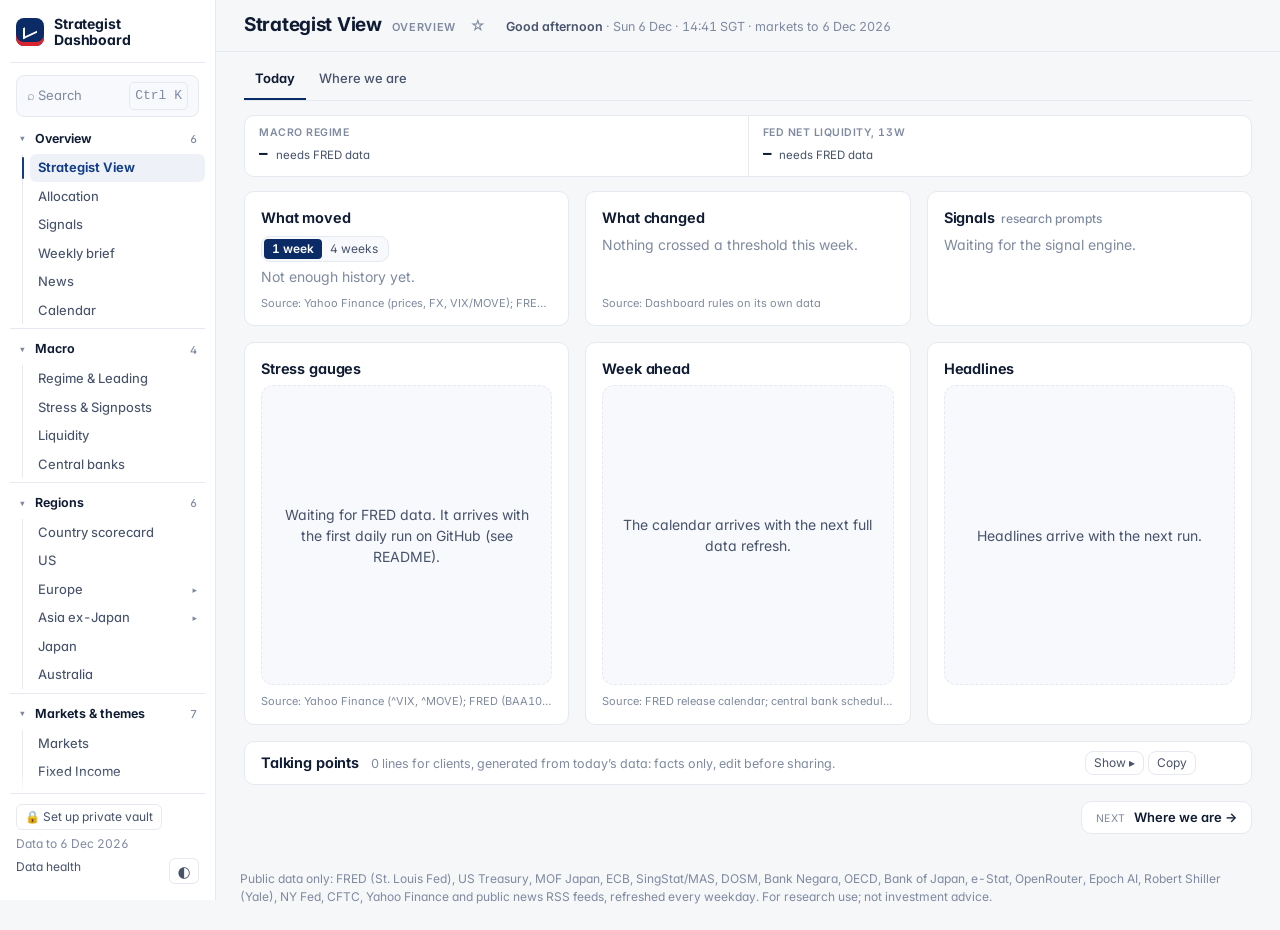
==== commit 8bae57a2: "Design plan 3, Step 2: remove the Idea log, House views and the Notebook The owner keeps ideas and n" ====
--- a/docs/index.html
+++ b/docs/index.html
@@ -29,10 +29,9 @@
       <button class="nav-head" type="button" aria-expanded="true"><span class="chev" aria-hidden="true">▸</span><span class="nm">Overview</span><span class="cnt"></span></button>
       <div class="nav-items">
         <button role="tab" data-tab="overview" aria-selected="true"><span class="ic">◎</span>Strategist View</button>
+        <button role="tab" data-tab="alloc" aria-selected="false"><span class="ic">◩</span>Allocation</button>
         <button role="tab" data-tab="signals" aria-selected="false"><span class="ic">✧</span>Signals</button>
         <button role="tab" data-tab="weekly" aria-selected="false"><span class="ic">▣</span>Weekly brief</button>
-        <button role="tab" data-tab="ideas" aria-selected="false"><span class="ic">✎</span>Idea log</button>
-        <button role="tab" data-tab="notebook" aria-selected="false"><span class="ic">✐</span>Notebook</button>
         <button role="tab" data-tab="news" aria-selected="false"><span class="ic">≡</span>News</button>
         <button role="tab" data-tab="calendar" aria-selected="false"><span class="ic">◷</span>Calendar</button>
       </div>
@@ -131,9 +130,8 @@
 
   <section id="tab-weekly" class="tab-panel" hidden></section>
 
-  <section id="tab-ideas" class="tab-panel" hidden></section>
-  <section id="tab-notebook" class="tab-panel" hidden>
-    <div class="grid" id="nbkGrid"></div>
+  <section id="tab-alloc" class="tab-panel" hidden>
+    <div class="grid" id="allocGrid"></div>
   </section>
 
   <section id="tab-cbwatch" class="tab-panel" hidden>
--- a/docs/style.css
+++ b/docs/style.css
@@ -393,10 +393,7 @@
 .wk-controls button { font-size: 13px; padding: 4px 12px; border-radius: 6px; border: 1px solid var(--border); background: var(--surface); color: var(--ink); cursor: pointer; }
 
 /* ---- idea log */
-.idea-bar { display: flex; gap: 8px; align-items: center; flex-wrap: wrap; margin-bottom: 10px; }
-.idea-bar button, .idea-form button { font-size: 13px; padding: 5px 12px; border-radius: 6px; border: 1px solid var(--border); background: var(--surface); color: var(--ink); cursor: pointer; }
 button.primary { background: var(--accent) !important; border-color: var(--accent) !important; color: #fff !important; font-weight: 600; }
-.idea-form { margin-bottom: 14px; }
 .if-grid { display: grid; grid-template-columns: repeat(4, minmax(0, 1fr)); gap: 10px 14px; align-items: start; }
 .if-wide { grid-column: 1 / -1; }
 .if-field { display: flex; flex-direction: column; gap: 3px; }
@@ -405,7 +402,6 @@
 .if-actions { display: flex; gap: 8px; }
 @media (max-width: 900px) { .if-grid { grid-template-columns: repeat(2, minmax(0, 1fr)); } }
 table.ideas td { vertical-align: top; }
-table.ideas td.idea-t { text-align: left; white-space: normal; min-width: 260px; max-width: 460px; }
 table.ideas .why { color: var(--ink-2); margin-top: 2px; }
 table.ideas .star { color: var(--serious); font-size: 11px; }
 table.ideas tr.row { cursor: pointer; }
@@ -525,7 +521,7 @@
 /* buttons */
 button.primary, .wk-controls button:first-of-type { background: var(--brand-red) !important; border-color: var(--brand-red) !important; color: #fff !important; font-weight: 650; border-radius: 9px; box-shadow: 0 2px 6px color-mix(in srgb, var(--brand-red) 30%, transparent); }
 button.primary:hover { filter: brightness(1.05); }
-.idea-bar button:not(.primary), .wk-controls button, #newsBody .ghost { border-radius: 9px; }
+.wk-controls button, #newsBody .ghost { border-radius: 9px; }
 
 /* signals, chips */
 .signal { border-radius: 999px; box-shadow: 0 1px 2px rgba(15, 27, 51, 0.04); }
@@ -725,7 +721,6 @@
 table.sc-table td { padding-top: 7px; padding-bottom: 7px; }
 
 /* Idea log → house views and model portfolio */
-table.hv-table td.hv-why { white-space: normal; text-align: left; min-width: 10em; color: var(--ink-2); }
 .mp-top { display: flex; gap: 8px; flex-wrap: wrap; margin-bottom: 8px; }
 input.mp-w { width: 64px; text-align: right; }
 .mp-stats { display: grid; grid-template-columns: repeat(5, 1fr); gap: 8px; margin-top: 10px; }
@@ -848,27 +843,17 @@
 .vdlg-in { width: 100%; padding: 8px 10px; font-size: 14px; }
 textarea.vdlg-in { resize: vertical; font: inherit; line-height: 1.5; }
 .vdlg-actions { display: flex; justify-content: flex-end; gap: 8px; margin-top: 4px; }
-.vdlg-actions .primary, .vgate .primary, .vset-r .primary, .nbk-bar .primary { padding: 6px 14px; border: 0; }
+.vdlg-actions .primary, .vset-r .primary { padding: 6px 14px; border: 0; }
 .vdlg-err { color: var(--critical); }
 .vdlg-ok { display: flex; gap: 8px; align-items: flex-start; }
-.vdlg-list { display: flex; flex-direction: column; gap: 4px; border: 1px solid var(--border); border-radius: 8px; padding: 8px 10px; }
-.vdlg-note { border: 0; background: transparent; text-align: left; padding: 3px 0; color: var(--ink-2); cursor: pointer; }
-.vdlg-note:hover { color: var(--ink); }
-.tab-panel.vlocked > :not(.vgate) { display: none !important; }
-.vgate { max-width: 560px; margin: 24px auto; text-align: center; display: flex; flex-direction: column; align-items: center; gap: 10px; }
-.note-btn { font-size: 12px; padding: 2px 8px; border-radius: 7px; white-space: nowrap; }
-.card.has-note .card-title h2::after { content: ""; display: inline-block; width: 7px; height: 7px; border-radius: 50%; background: var(--s4); margin-left: 8px; vertical-align: 2px; }
 .vset-row { display: grid; grid-template-columns: 180px minmax(0, 1fr); gap: 12px; padding: 10px 0; border-bottom: 1px solid var(--grid); align-items: start; }
 .vset-l { font-weight: 600; font-size: 13px; color: var(--ink-2); padding-top: 4px; }
 .vset-r { display: flex; flex-wrap: wrap; gap: 8px; align-items: center; }
 .vset-sync { display: flex; flex-direction: column; gap: 8px; width: min(520px, 100%); }
 .vset-help summary { cursor: pointer; font-size: 13px; color: var(--accent); }
 .vset-help ol { margin: 6px 0 0 18px; padding: 0; font-size: 13px; line-height: 1.55; color: var(--ink-2); }
-.nbk-bar { gap: 8px; margin-bottom: 8px; }
-.nbk-q { flex: 1 1 180px; padding: 6px 10px; }
-.nbk-text { min-height: 240px; }
 #nbkGrid .card .html-body > .vdlg-in { margin-bottom: 8px; }
-@media (max-width: 640px) { .vset-row { grid-template-columns: minmax(0, 1fr); gap: 4px; } .note-btn { display: none; } }
+@media (max-width: 640px) { .vset-row { grid-template-columns: minmax(0, 1fr); gap: 4px; } }
 
 /* the page-wide date bar is gone (owner's request, 19 Nov 2026): each card's range pill sets its dates */
 .pagebar .filters { display: none !important; }
@@ -982,7 +967,6 @@
 .wb .rows.mv > li { padding: 3px 0 4px; row-gap: 3px; }
 .wb .rows.cal > li.day { padding-top: 5px; }
 .wb-note { margin: 5px 0 0; }
-.wb-views { margin: 6px 0 0; }
 .wb-foot { margin-top: 12px; padding-top: 7px; border-top: 1px solid var(--grid); font-size: 11px; color: var(--muted); }
 @media (max-width: 1000px) { .wb-cols { grid-template-columns: minmax(0, 1fr); } .wb-take { grid-template-columns: minmax(0, 1fr); } .wb { padding: 18px 16px 14px; } }
 @media (max-width: 640px) { .wb table.perf { display: block; overflow-x: auto; max-width: 100%; } }
@@ -1104,3 +1088,9 @@
 .nav3 .nav-sec.folded > .nav-items > .nav-items:not([hidden]):has([aria-selected="true"]) { display: flex; }
 .nav3 .nav-sec.folded > .nav-items > .nav-items:has([aria-selected="true"]) button:not([aria-selected="true"]) { display: none; }
 .nav3 .nav-sec.folded > .nav-items:not(:has([aria-selected="true"])) { display: none; }   /* nothing open in it: only the header */
+
+/* ===== Design plan 3, Step 2: the vault and sync settings open in a dialog from the vault button at the foot of the menu ===== */
+.vdlg-box.vdlg-wide { width: min(640px, 100%); }
+.vdlg-wide .vset-row { grid-template-columns: 150px minmax(0, 1fr); }
+.vdlg-wide .vset-row:last-of-type { border-bottom: 0; }
+.vset-note { margin-top: 8px !important; }
